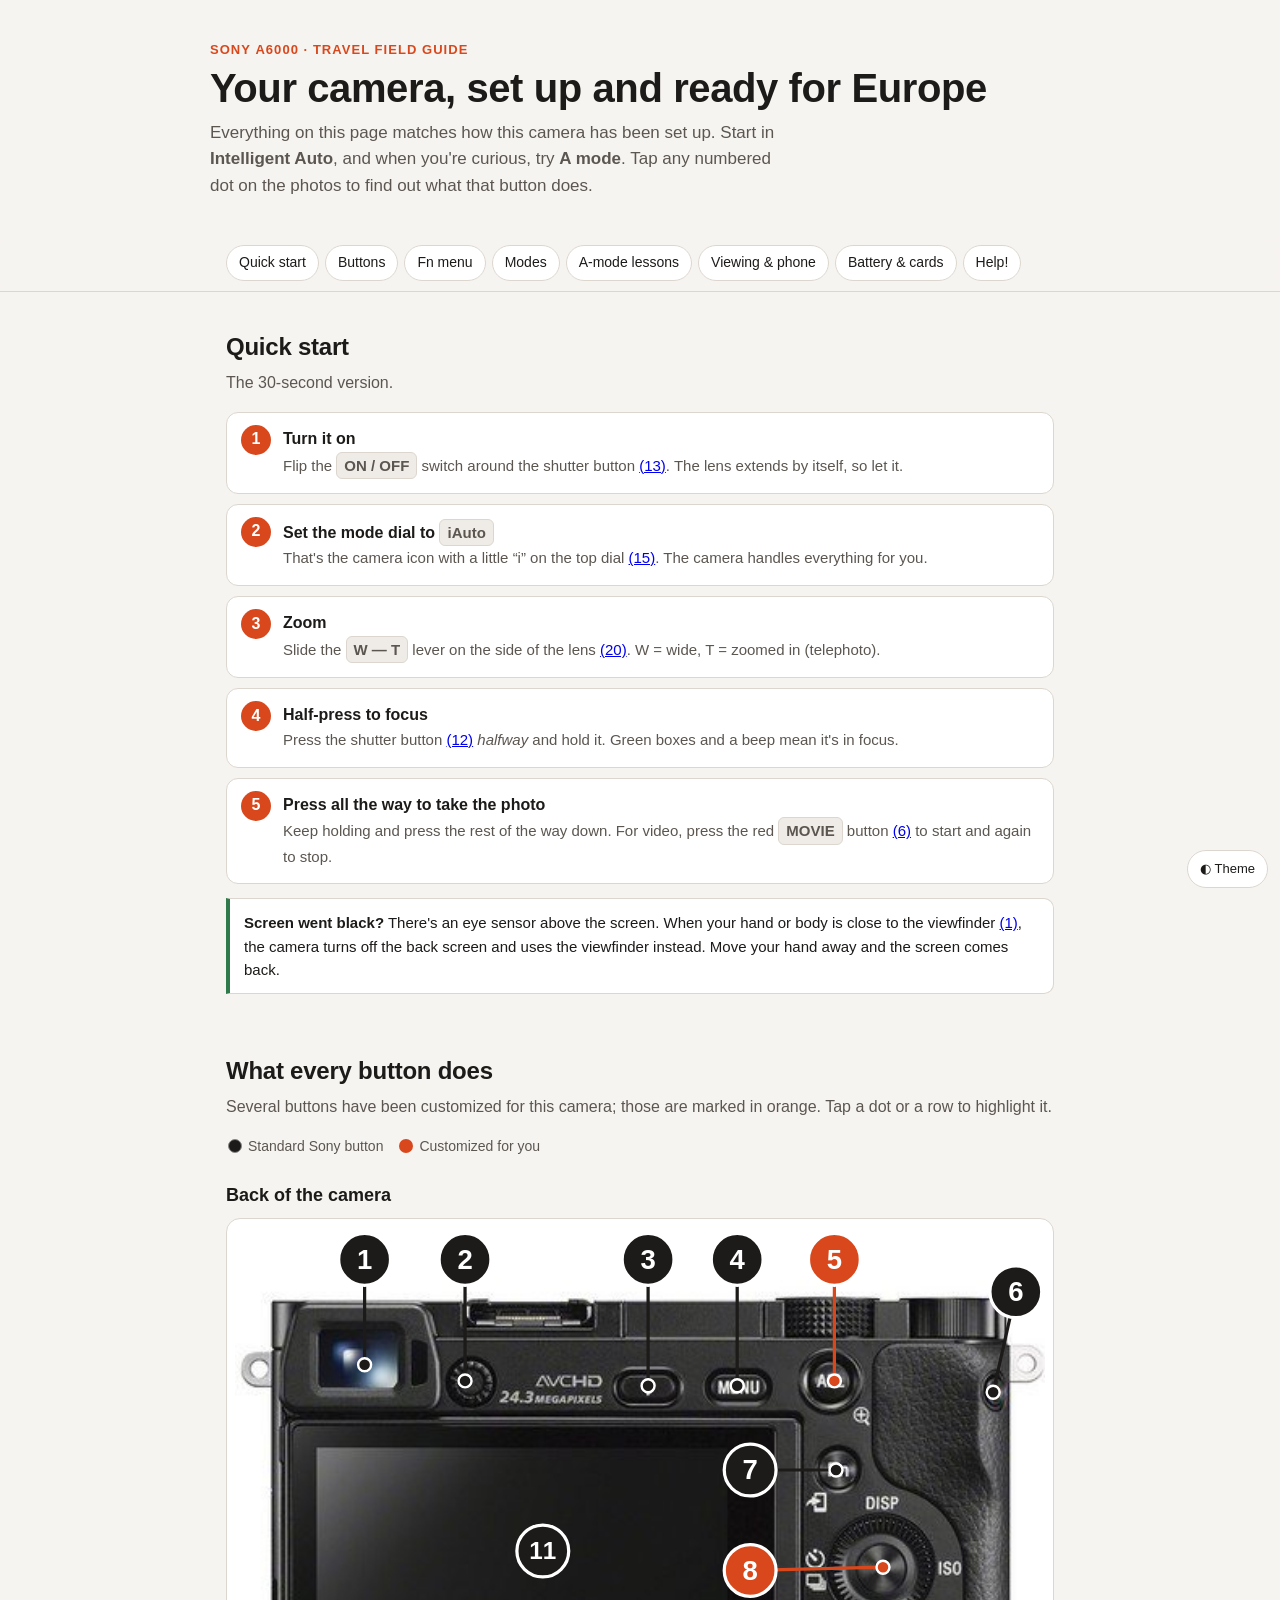
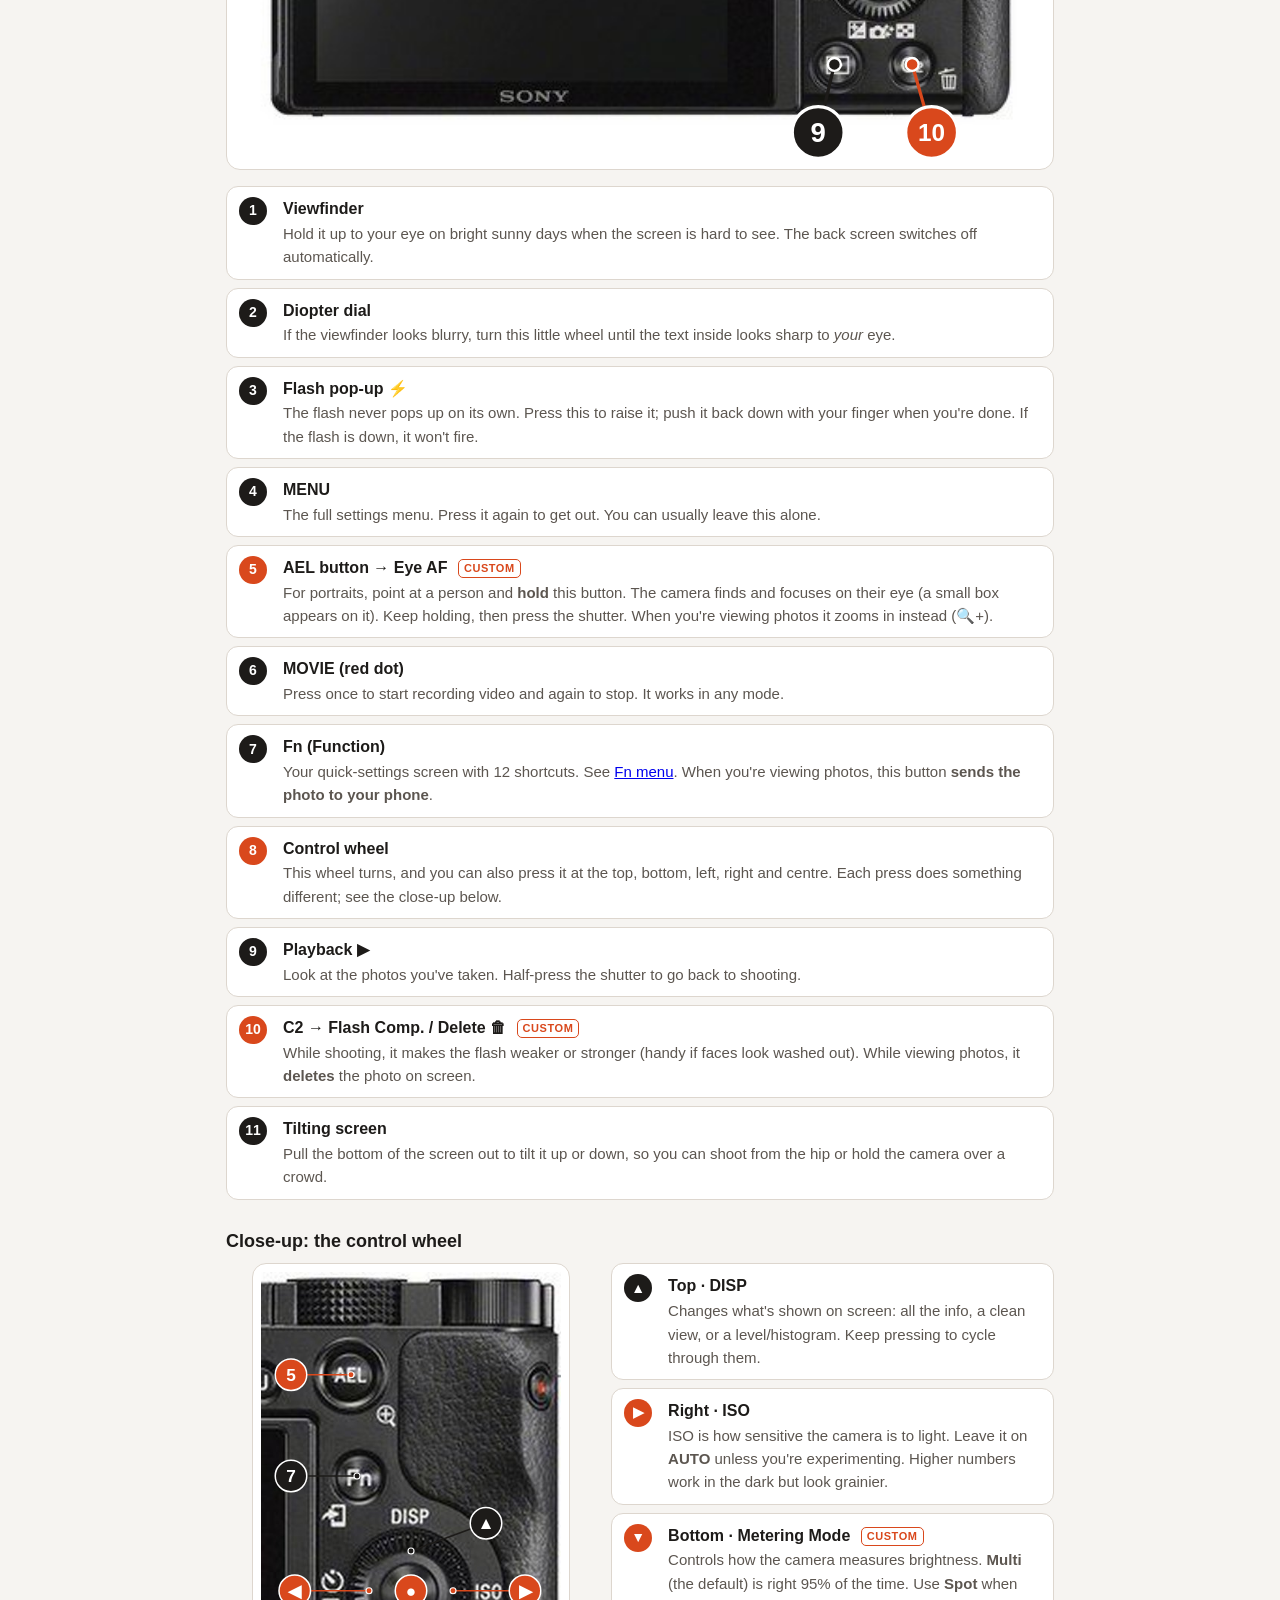
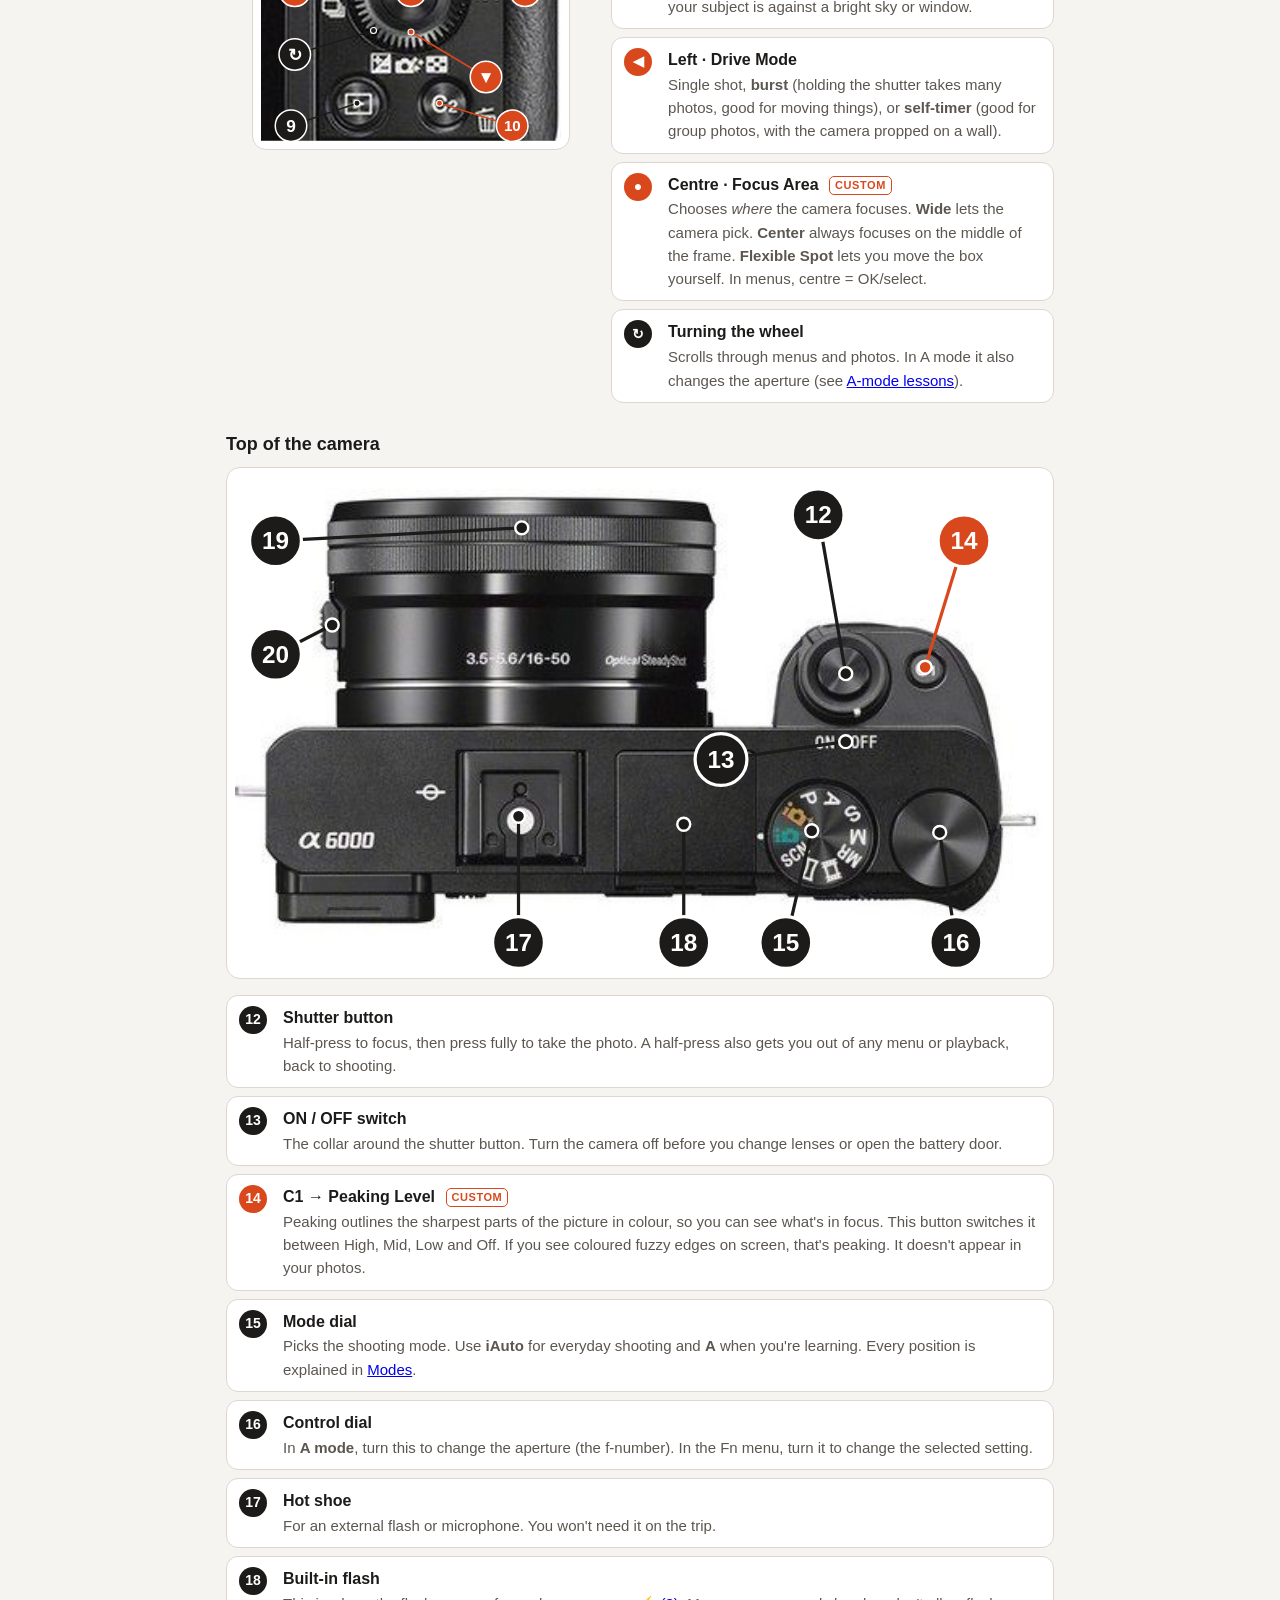
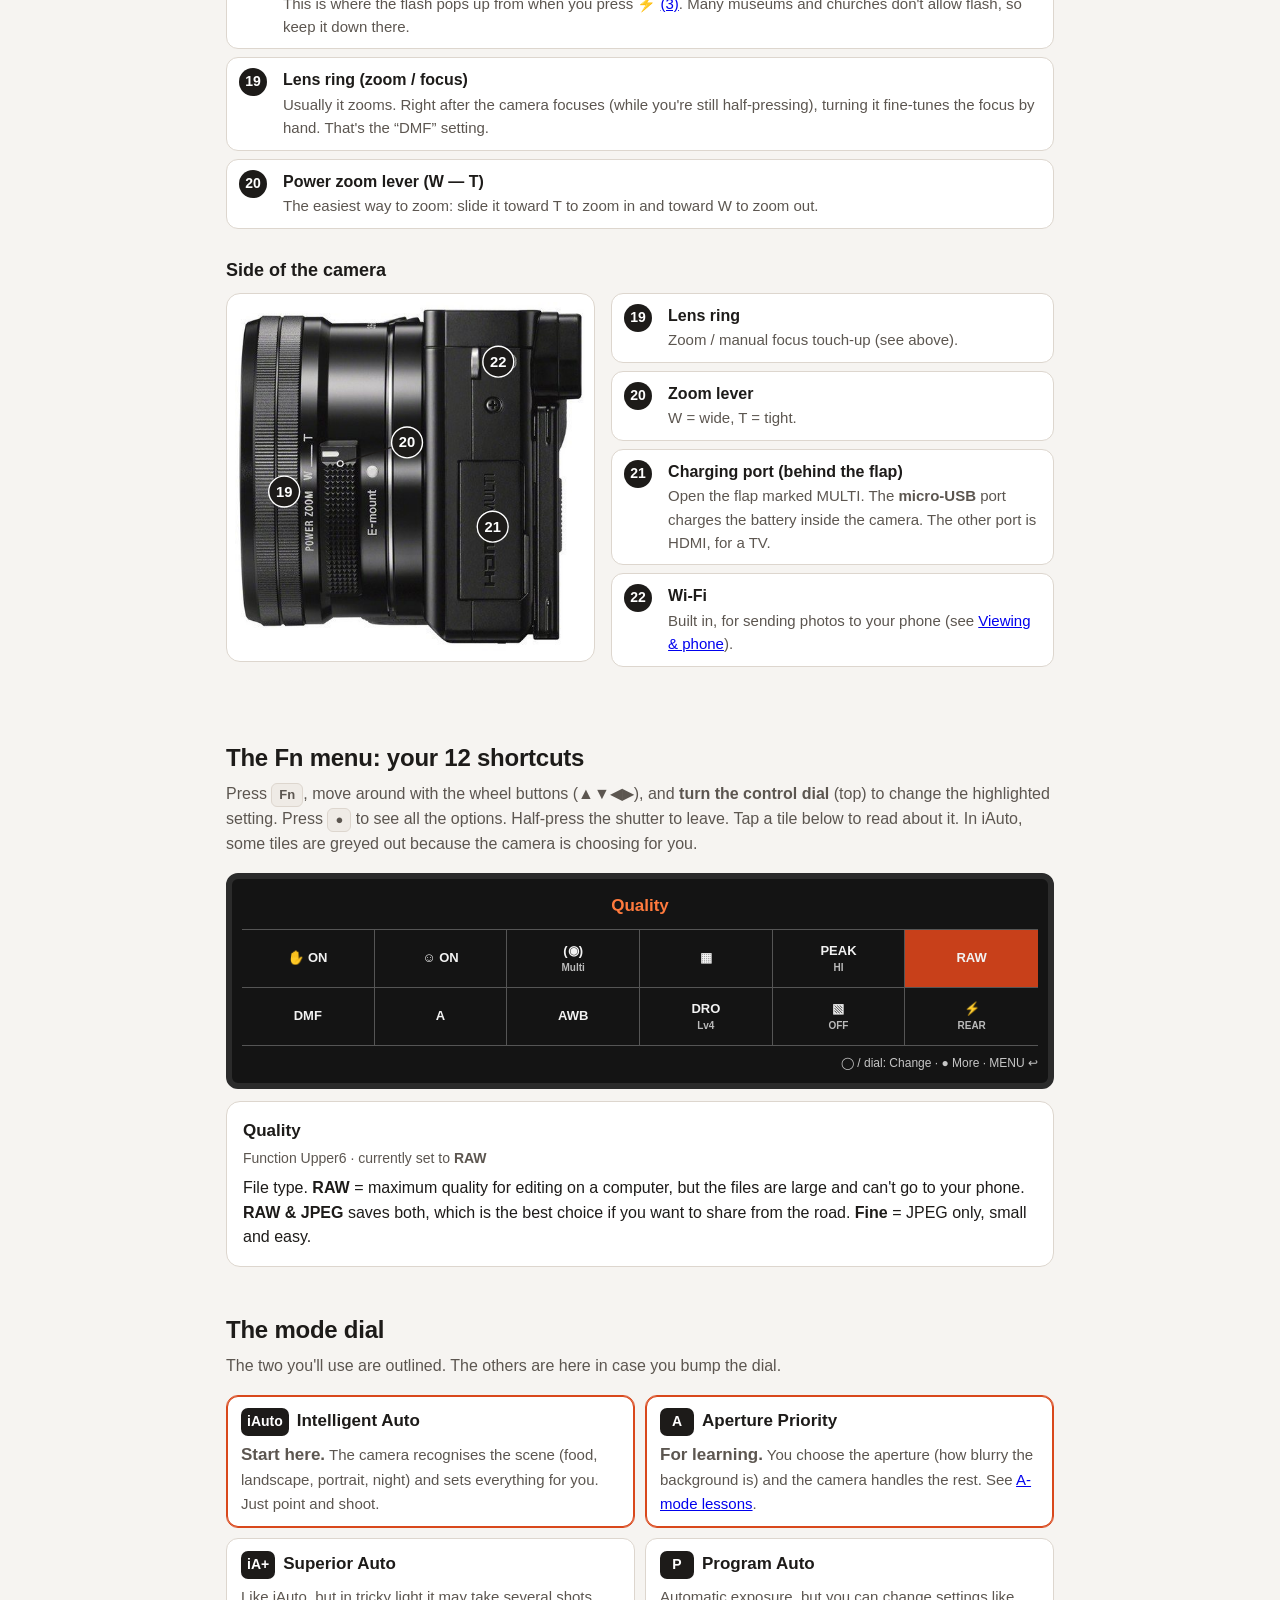
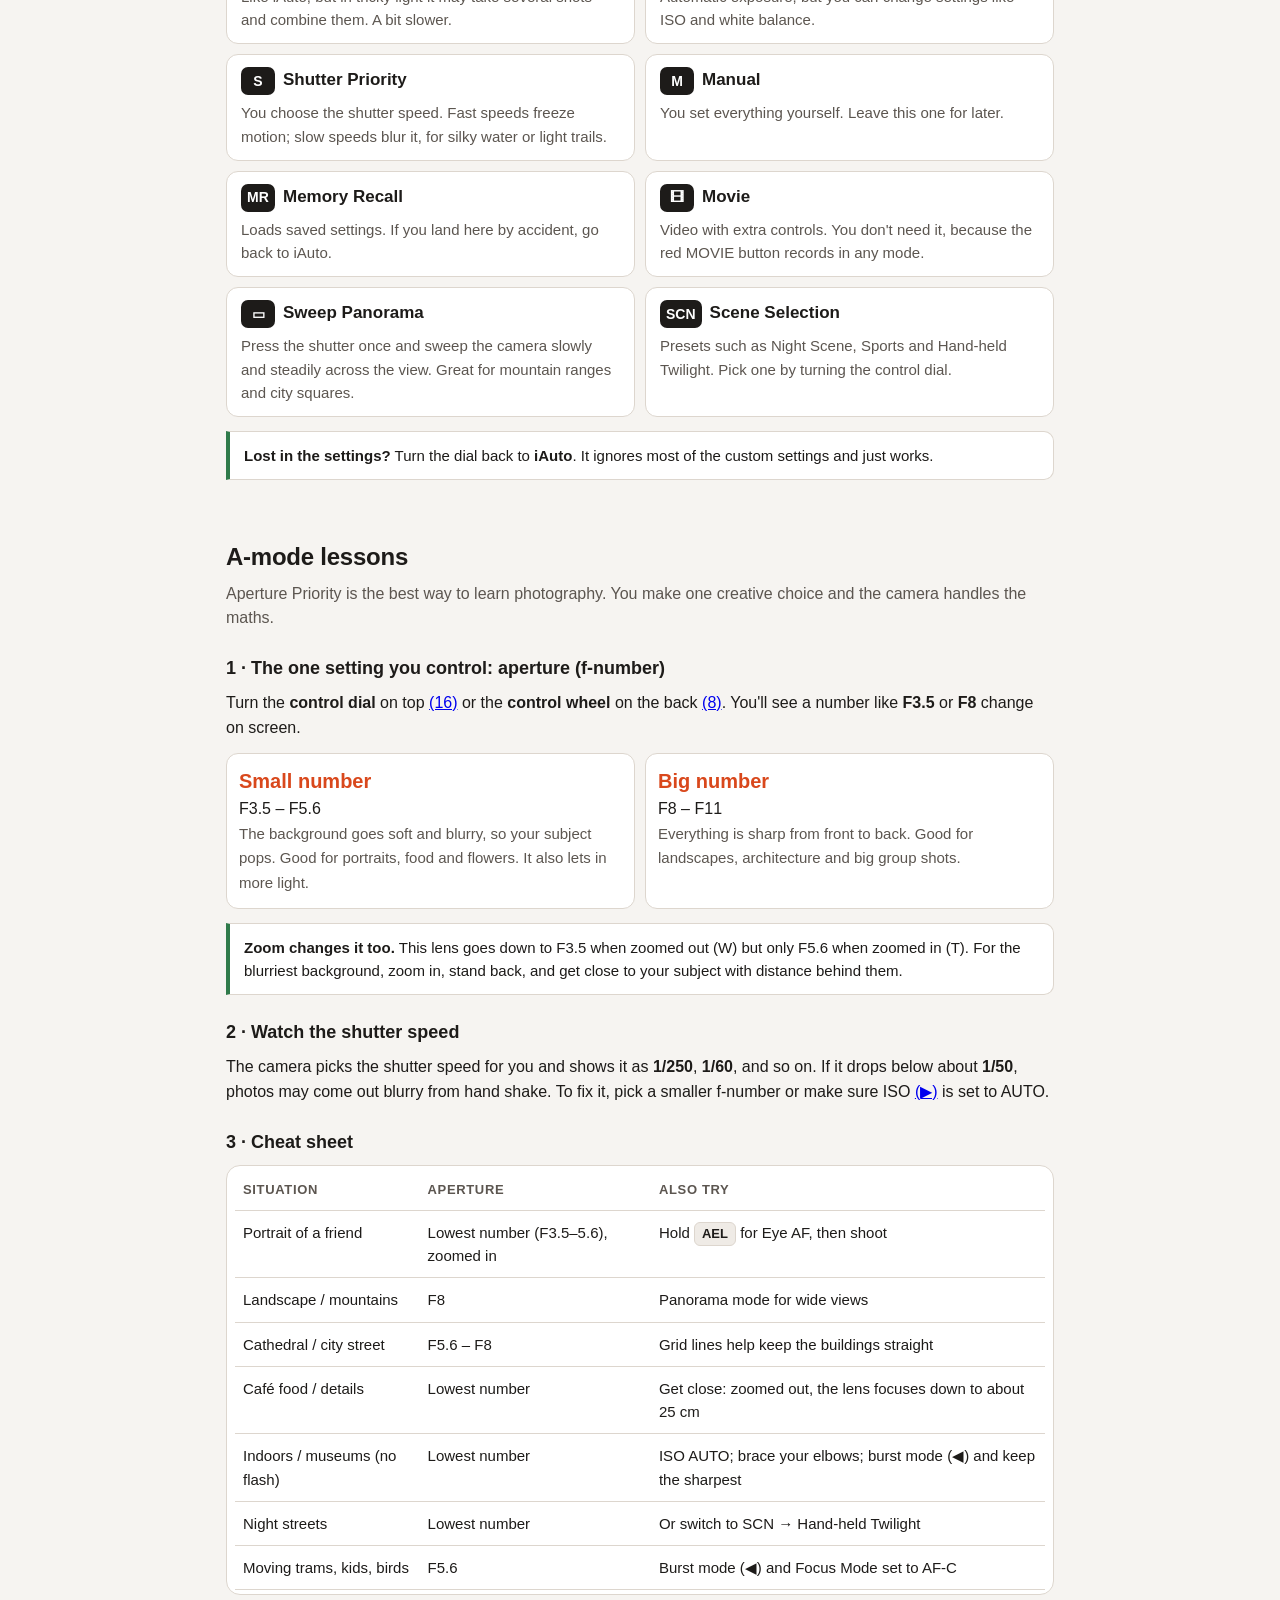
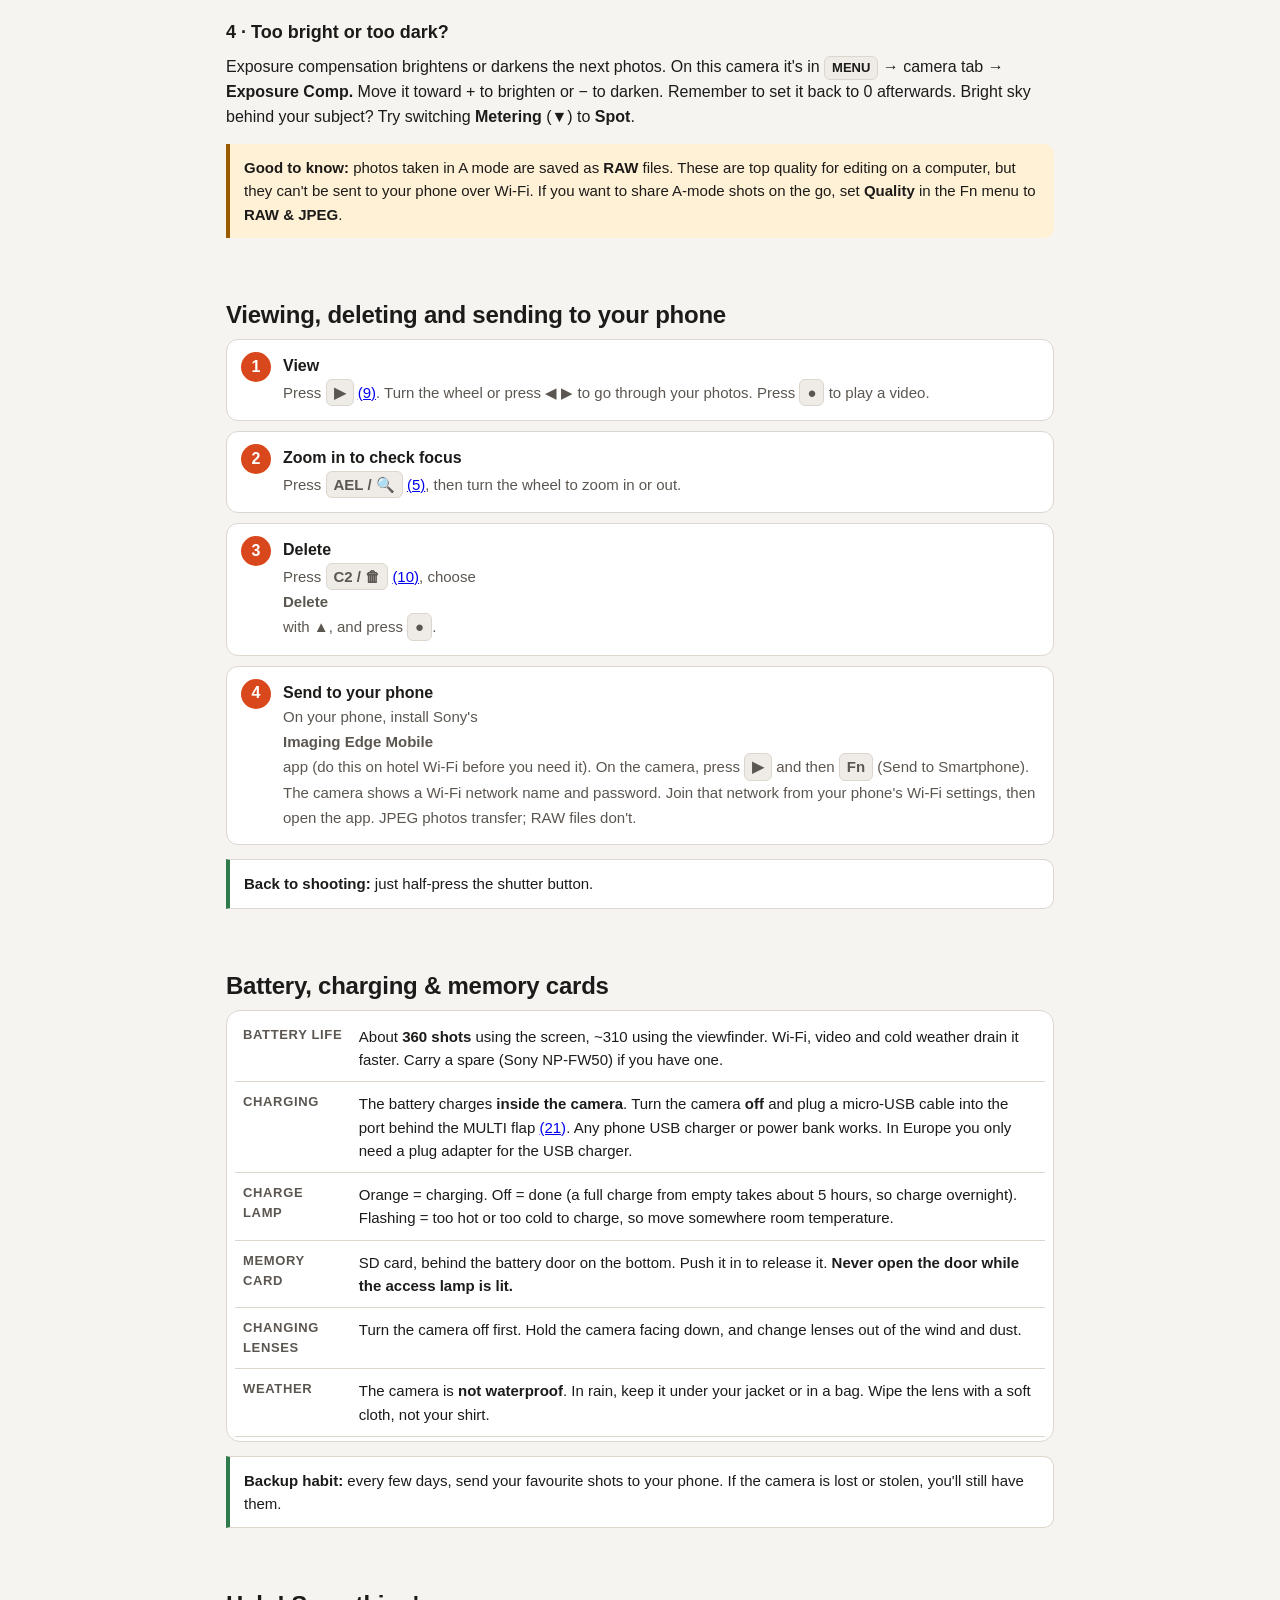
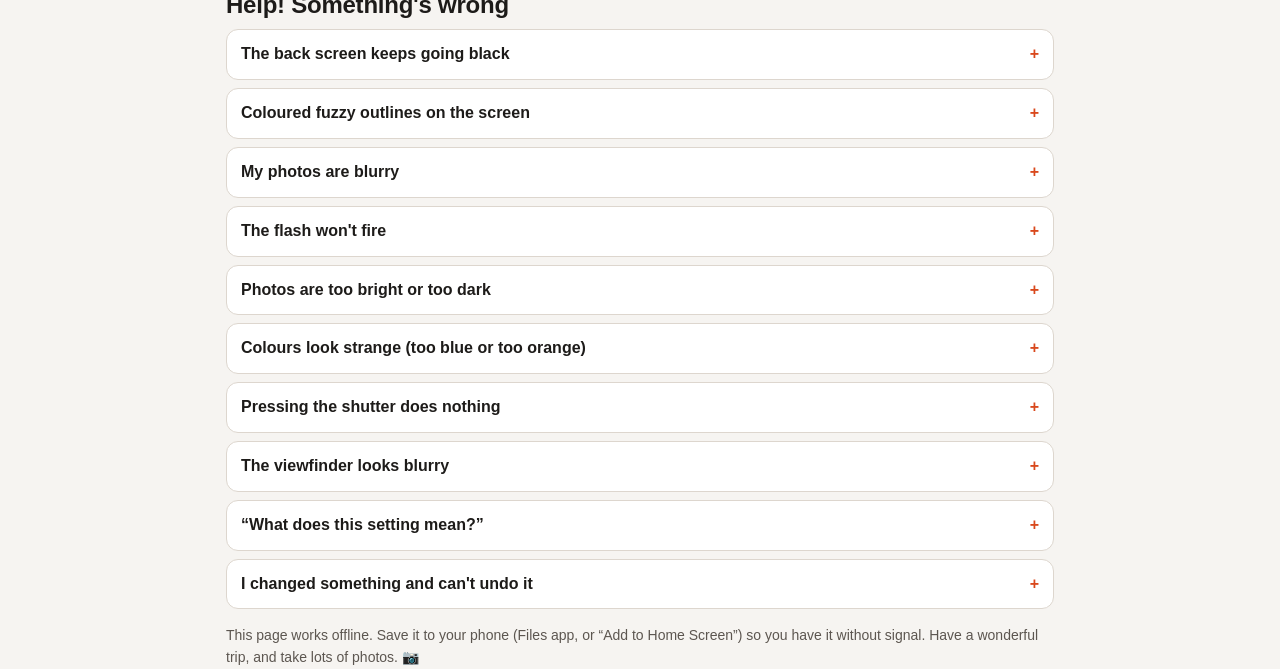
==== a6000-travel-guide.html @ 87402b35 "Add Sony a6000 travel field guide Co-Authored-By: Claude Opus 5.5 <noreply@anthropic.com> Claude-Ses" ====
<!doctype html>
<html lang="en">
<head>
<meta charset="utf-8">
<meta name="viewport" content="width=device-width, initial-scale=1">
<title>a6000 Travel Guide</title>
<style>
:root{
  --bg:#f6f4f1; --surface:#ffffff; --surface-2:#efebe6; --ink:#1d1b19; --ink-2:#5c5650; --line:#ddd6ce;
  --accent:#d9481c; --accent-ink:#ffffff; --accent-soft:#fbe3d9; --badge:#1d1b19; --badge-ink:#ffffff;
  --ok:#2f7a4a; --warn:#9a5b00; --warn-soft:#fff1d6; --screen:#141414; --screen-ink:#f2f2f2;
}
@media (prefers-color-scheme: dark){
  :root:not([data-theme="light"]){
    --bg:#151413; --surface:#1f1d1b; --surface-2:#2a2724; --ink:#f1ece6; --ink-2:#b4aca3; --line:#3a3632;
    --accent:#ff6a3a; --accent-ink:#1a0e08; --accent-soft:#3d2219; --badge:#f1ece6; --badge-ink:#151413;
    --ok:#7fd29d; --warn:#f2b24c; --warn-soft:#3a2c12; --screen:#0b0b0b; --screen-ink:#f2f2f2;
  }
}
:root[data-theme="dark"]{
  --bg:#151413; --surface:#1f1d1b; --surface-2:#2a2724; --ink:#f1ece6; --ink-2:#b4aca3; --line:#3a3632;
  --accent:#ff6a3a; --accent-ink:#1a0e08; --accent-soft:#3d2219; --badge:#f1ece6; --badge-ink:#151413;
  --ok:#7fd29d; --warn:#f2b24c; --warn-soft:#3a2c12; --screen:#0b0b0b; --screen-ink:#f2f2f2;
}
*{box-sizing:border-box}
html{scroll-behavior:smooth; scroll-padding-top:64px}
body{margin:0; background:var(--bg); color:var(--ink);
  font:16px/1.55 -apple-system,BlinkMacSystemFont,"Segoe UI",Roboto,"Helvetica Neue",Arial,sans-serif;
  -webkit-text-size-adjust:100%}
.wrap{max-width:860px; margin:0 auto; padding:0 16px}
header.hero{padding:40px 0 24px}
.eyebrow{font-size:13px; letter-spacing:.08em; text-transform:uppercase; color:var(--accent); font-weight:700}
h1{font-size:clamp(28px,6vw,40px); line-height:1.1; margin:6px 0 10px; letter-spacing:-.01em}
h2{font-size:24px; margin:0 0 6px; letter-spacing:-.01em}
h3{font-size:18px; margin:24px 0 8px}
p{margin:0 0 12px}
.lede{color:var(--ink-2); font-size:17px; max-width:60ch}
nav.toc{position:sticky; top:0; z-index:5; background:color-mix(in srgb,var(--bg) 92%,transparent);
  backdrop-filter:blur(8px); -webkit-backdrop-filter:blur(8px); border-bottom:1px solid var(--line)}
nav.toc .wrap{display:flex; gap:6px; overflow-x:auto; padding-top:10px; padding-bottom:10px; scrollbar-width:none}
nav.toc .wrap::-webkit-scrollbar{display:none}
nav.toc a{flex:none; text-decoration:none; color:var(--ink); background:var(--surface); border:1px solid var(--line);
  padding:6px 12px; border-radius:999px; font-size:14px; white-space:nowrap}
nav.toc a:hover{border-color:var(--accent)}
section{padding:36px 0 8px}
.sub{color:var(--ink-2); margin-bottom:16px}
.card{background:var(--surface); border:1px solid var(--line); border-radius:14px; padding:16px}
.steps{counter-reset:s; list-style:none; padding:0; margin:0; display:grid; gap:10px}
.steps li{counter-increment:s; position:relative; padding:14px 14px 14px 56px; background:var(--surface);
  border:1px solid var(--line); border-radius:12px}
.steps li::before{content:counter(s); position:absolute; left:14px; top:12px; width:30px; height:30px; border-radius:50%;
  background:var(--accent); color:var(--accent-ink); font-weight:800; display:grid; place-items:center}
.steps b{display:block}
.steps span{color:var(--ink-2); font-size:15px}
.key{display:inline-block; font-size:13px; font-weight:700; padding:1px 7px; border-radius:6px; border:1px solid var(--line);
  background:var(--surface-2); white-space:nowrap}
.note{border-left:4px solid var(--warn); background:var(--warn-soft); padding:12px 14px; border-radius:0 10px 10px 0; margin:14px 0; font-size:15px}
.tip{border-left:4px solid var(--ok); background:var(--surface); border-top:1px solid var(--line); border-right:1px solid var(--line);
  border-bottom:1px solid var(--line); padding:12px 14px; border-radius:0 10px 10px 0; margin:14px 0; font-size:15px}

/* camera diagrams */
.fig{background:#fff; border:1px solid var(--line); border-radius:14px; padding:8px; overflow:visible}
svg.cam{display:block; width:100%; height:auto; overflow:visible}
.mk line{stroke:var(--badge-line,#1d1b19); stroke-width:2}
.mk .dot{fill:#1d1b19; stroke:#fff; stroke-width:1.5}
.mk .badge{fill:#1d1b19; stroke:#fff; stroke-width:2}
.mk text{fill:#fff; font-weight:800; text-anchor:middle; dominant-baseline:central; font-family:inherit; pointer-events:none}
.mk.cust .badge, .mk.cust .dot{fill:#d9481c}
.mk.cust line{stroke:#d9481c}
.mk{cursor:pointer; outline:none}
.mk.on .badge{stroke:#ffd400; stroke-width:4}
.legend-key{display:flex; gap:16px; flex-wrap:wrap; font-size:14px; color:var(--ink-2); margin:10px 2px 4px}
.legend-key i{display:inline-block; width:14px; height:14px; border-radius:50%; vertical-align:-2px; margin-right:6px}
.diagram{display:grid; gap:16px; grid-template-columns:1fr; margin-bottom:28px}
@media (min-width:760px){ .diagram.two{grid-template-columns:5fr 6fr; align-items:start} }
.closewrap{max-width:340px; margin:0 auto}
ol.legend{list-style:none; padding:0; margin:0; display:grid; gap:8px}
ol.legend li{display:grid; grid-template-columns:34px 1fr; gap:10px; align-items:start; background:var(--surface);
  border:1px solid var(--line); border-radius:12px; padding:10px 12px; transition:background .2s, border-color .2s}
ol.legend li.on{border-color:var(--accent); background:var(--accent-soft)}
.n{width:28px; height:28px; border-radius:50%; background:var(--badge); color:var(--badge-ink); font-weight:800; font-size:14px;
  display:grid; place-items:center}
li.cust .n{background:var(--accent); color:#fff}
.lname{font-weight:700}
.tag{display:inline-block; font-size:11px; font-weight:800; letter-spacing:.05em; text-transform:uppercase; color:var(--accent);
  border:1px solid var(--accent); border-radius:5px; padding:0 5px; margin-left:6px; vertical-align:1px}
.ldesc{color:var(--ink-2); font-size:15px}

/* Fn screen replica */
.screen{background:var(--screen); color:var(--screen-ink); border-radius:12px; padding:14px 10px 10px; border:6px solid #2b2b2b;
  font-family:inherit}
.screen .ttl{color:#ff7a3d; font-weight:700; text-align:center; margin-bottom:10px; font-size:17px}
.fngrid{display:grid; grid-template-columns:repeat(6,1fr); border-top:1px solid #555}
.fngrid button{all:unset; box-sizing:border-box; cursor:pointer; text-align:center; padding:8px 2px; min-height:58px;
  border-right:1px solid #555; border-bottom:1px solid #555; display:flex; flex-direction:column; align-items:center; justify-content:center;
  font-weight:800; font-size:13px; line-height:1.1}
.fngrid button:nth-child(6n){border-right:0}
.fngrid button small{font-weight:600; font-size:10px; opacity:.75; margin-top:3px}
.fngrid button.sel{background:#c8401a}
.fngrid button:focus-visible{outline:2px solid #ffd400; outline-offset:-2px}
.screen .hint{font-size:12px; text-align:right; opacity:.8; margin-top:8px}
.fndetail{margin-top:12px; min-height:120px}
.fndetail h4{margin:0 0 4px; font-size:17px}
.fndetail .cur{font-size:14px; color:var(--ink-2); margin-bottom:6px}
table{width:100%; border-collapse:collapse; font-size:15px}
th,td{text-align:left; padding:10px 8px; border-bottom:1px solid var(--line); vertical-align:top}
th{font-size:13px; text-transform:uppercase; letter-spacing:.05em; color:var(--ink-2)}
.tablewrap{overflow-x:auto; background:var(--surface); border:1px solid var(--line); border-radius:14px; padding:4px 8px}
.modes{display:grid; gap:10px; grid-template-columns:1fr}
@media (min-width:640px){ .modes{grid-template-columns:1fr 1fr} }
.mode{background:var(--surface); border:1px solid var(--line); border-radius:12px; padding:12px 14px}
.mode.star{border-color:var(--accent); box-shadow:0 0 0 1px var(--accent) inset}
.mode b{font-size:17px}
.mode .sym{display:inline-grid; place-items:center; min-width:34px; height:28px; padding:0 6px; border-radius:7px; background:var(--badge);
  color:var(--badge-ink); font-weight:800; margin-right:8px; font-size:14px}
.mode p{margin:6px 0 0; color:var(--ink-2); font-size:15px}
.scale{display:grid; grid-template-columns:1fr 1fr; gap:10px; margin:12px 0}
.scale div{background:var(--surface); border:1px solid var(--line); border-radius:12px; padding:12px}
.scale b{font-size:20px; color:var(--accent)}
details{background:var(--surface); border:1px solid var(--line); border-radius:12px; margin-bottom:8px}
summary{cursor:pointer; padding:12px 14px; font-weight:700; list-style:none}
summary::-webkit-details-marker{display:none}
summary::after{content:"+"; float:right; color:var(--accent); font-weight:800}
details[open] summary::after{content:"–"}
details > div{padding:0 14px 12px; color:var(--ink-2); font-size:15px}
footer{padding:36px 0 60px; color:var(--ink-2); font-size:14px}
.themebtn{position:fixed; right:12px; bottom:12px; z-index:6; border:1px solid var(--line); background:var(--surface); color:var(--ink);
  border-radius:999px; padding:8px 12px; font:inherit; font-size:13px; cursor:pointer}
@media print{ nav.toc,.themebtn{display:none} section{break-inside:avoid-page} }
</style>
</head>
<body>

<header class="hero wrap">
  <div class="eyebrow">Sony α6000 · Travel field guide</div>
  <h1>Your camera, set up and ready for Europe</h1>
  <p class="lede">Everything on this page matches how this camera has been set up. Start in <b>Intelligent Auto</b>, and when you're curious, try <b>A mode</b>. Tap any numbered dot on the photos to find out what that button does.</p>
</header>

<nav class="toc" aria-label="Sections">
  <div class="wrap">
    <a href="#start">Quick start</a>
    <a href="#buttons">Buttons</a>
    <a href="#fn">Fn menu</a>
    <a href="#modes">Modes</a>
    <a href="#amode">A-mode lessons</a>
    <a href="#playback">Viewing &amp; phone</a>
    <a href="#battery">Battery &amp; cards</a>
    <a href="#help">Help!</a>
  </div>
</nav>

<main class="wrap">

<!-- QUICK START -->
<section id="start">
  <h2>Quick start</h2>
  <p class="sub">The 30-second version.</p>
  <ol class="steps">
    <li><b>Turn it on</b><span>Flip the <span class="key">ON / OFF</span> switch around the shutter button <a href="#buttons">(13)</a>. The lens extends by itself, so let it.</span></li>
    <li><b>Set the mode dial to <span class="key">iAuto</span></b><span>That's the camera icon with a little “i” on the top dial <a href="#buttons">(15)</a>. The camera handles everything for you.</span></li>
    <li><b>Zoom</b><span>Slide the <span class="key">W — T</span> lever on the side of the lens <a href="#buttons">(20)</a>. W = wide, T = zoomed in (telephoto).</span></li>
    <li><b>Half-press to focus</b><span>Press the shutter button <a href="#buttons">(12)</a> <em>halfway</em> and hold it. Green boxes and a beep mean it's in focus.</span></li>
    <li><b>Press all the way to take the photo</b><span>Keep holding and press the rest of the way down. For video, press the red <span class="key">MOVIE</span> button <a href="#buttons">(6)</a> to start and again to stop.</span></li>
  </ol>
  <div class="tip"><b>Screen went black?</b> There's an eye sensor above the screen. When your hand or body is close to the viewfinder <a href="#buttons">(1)</a>, the camera turns off the back screen and uses the viewfinder instead. Move your hand away and the screen comes back.</div>
</section>

<!-- BUTTONS -->
<section id="buttons">
  <h2>What every button does</h2>
  <p class="sub">Several buttons have been customized for this camera; those are marked in orange. Tap a dot or a row to highlight it.</p>
  <div class="legend-key"><span><i style="background:#1d1b19;border:1px solid #888"></i>Standard Sony button</span><span><i style="background:#d9481c"></i>Customized for you</span></div>

  <h3>Back of the camera</h3>
  <div class="diagram">
    <div class="fig"><svg class="cam" viewBox="0 0 500 330" role="img" aria-label="Back of the camera with numbered buttons"><image href="[data-uri]" width="500" height="330"/><g class="mk" data-key="k1" tabindex="0"><line x1="80" y1="85" x2="80" y2="20"/><circle class="dot" cx="80" cy="85" r="4"/><circle class="badge" cx="80" cy="20" r="16"/><text x="80" y="20" font-size="17">1</text></g><g class="mk" data-key="k2" tabindex="0"><line x1="142" y1="95" x2="142" y2="20"/><circle class="dot" cx="142" cy="95" r="4"/><circle class="badge" cx="142" cy="20" r="16"/><text x="142" y="20" font-size="17">2</text></g><g class="mk" data-key="k3" tabindex="0"><line x1="255" y1="98" x2="255" y2="20"/><circle class="dot" cx="255" cy="98" r="4"/><circle class="badge" cx="255" cy="20" r="16"/><text x="255" y="20" font-size="17">3</text></g><g class="mk" data-key="k4" tabindex="0"><line x1="310" y1="98" x2="310" y2="20"/><circle class="dot" cx="310" cy="98" r="4"/><circle class="badge" cx="310" cy="20" r="16"/><text x="310" y="20" font-size="17">4</text></g><g class="mk cust" data-key="k5" tabindex="0"><line x1="370" y1="95" x2="370" y2="20"/><circle class="dot" cx="370" cy="95" r="4"/><circle class="badge" cx="370" cy="20" r="16"/><text x="370" y="20" font-size="17">5</text></g><g class="mk" data-key="k6" tabindex="0"><line x1="468" y1="102" x2="482" y2="40"/><circle class="dot" cx="468" cy="102" r="4"/><circle class="badge" cx="482" cy="40" r="16"/><text x="482" y="40" font-size="17">6</text></g><g class="mk" data-key="k7" tabindex="0"><line x1="371" y1="150" x2="318" y2="150"/><circle class="dot" cx="371" cy="150" r="4"/><circle class="badge" cx="318" cy="150" r="16"/><text x="318" y="150" font-size="17">7</text></g><g class="mk cust" data-key="k8" tabindex="0"><line x1="400" y1="210" x2="318" y2="212"/><circle class="dot" cx="400" cy="210" r="4"/><circle class="badge" cx="318" cy="212" r="16"/><text x="318" y="212" font-size="17">8</text></g><g class="mk" data-key="k9" tabindex="0"><line x1="370" y1="270" x2="360" y2="312"/><circle class="dot" cx="370" cy="270" r="4"/><circle class="badge" cx="360" cy="312" r="16"/><text x="360" y="312" font-size="17">9</text></g><g class="mk cust" data-key="k10" tabindex="0"><line x1="418" y1="270" x2="430" y2="312"/><circle class="dot" cx="418" cy="270" r="4"/><circle class="badge" cx="430" cy="312" r="16"/><text x="430" y="312" font-size="15">10</text></g><g class="mk" data-key="k11" tabindex="0"><circle class="badge" cx="190" cy="200" r="16"/><text x="190" y="200" font-size="15">11</text></g></svg></div>
    <ol class="legend">
      <li data-key="k1"><span class="n">1</span><div><div class="lname">Viewfinder</div><div class="ldesc">Hold it up to your eye on bright sunny days when the screen is hard to see. The back screen switches off automatically.</div></div></li>
      <li data-key="k2"><span class="n">2</span><div><div class="lname">Diopter dial</div><div class="ldesc">If the viewfinder looks blurry, turn this little wheel until the text inside looks sharp to <em>your</em> eye.</div></div></li>
      <li data-key="k3"><span class="n">3</span><div><div class="lname">Flash pop-up ⚡</div><div class="ldesc">The flash never pops up on its own. Press this to raise it; push it back down with your finger when you're done. If the flash is down, it won't fire.</div></div></li>
      <li data-key="k4"><span class="n">4</span><div><div class="lname">MENU</div><div class="ldesc">The full settings menu. Press it again to get out. You can usually leave this alone.</div></div></li>
      <li data-key="k5" class="cust"><span class="n">5</span><div><div class="lname">AEL button → Eye AF <span class="tag">custom</span></div><div class="ldesc">For portraits, point at a person and <b>hold</b> this button. The camera finds and focuses on their eye (a small box appears on it). Keep holding, then press the shutter. When you're viewing photos it zooms in instead (🔍+).</div></div></li>
      <li data-key="k6"><span class="n">6</span><div><div class="lname">MOVIE (red dot)</div><div class="ldesc">Press once to start recording video and again to stop. It works in any mode.</div></div></li>
      <li data-key="k7"><span class="n">7</span><div><div class="lname">Fn (Function)</div><div class="ldesc">Your quick-settings screen with 12 shortcuts. See <a href="#fn">Fn menu</a>. When you're viewing photos, this button <b>sends the photo to your phone</b>.</div></div></li>
      <li data-key="k8" class="cust"><span class="n">8</span><div><div class="lname">Control wheel</div><div class="ldesc">This wheel turns, and you can also press it at the top, bottom, left, right and centre. Each press does something different; see the close-up below.</div></div></li>
      <li data-key="k9"><span class="n">9</span><div><div class="lname">Playback ▶</div><div class="ldesc">Look at the photos you've taken. Half-press the shutter to go back to shooting.</div></div></li>
      <li data-key="k10" class="cust"><span class="n">10</span><div><div class="lname">C2 → Flash Comp. / Delete 🗑 <span class="tag">custom</span></div><div class="ldesc">While shooting, it makes the flash weaker or stronger (handy if faces look washed out). While viewing photos, it <b>deletes</b> the photo on screen.</div></div></li>
      <li data-key="k11"><span class="n">11</span><div><div class="lname">Tilting screen</div><div class="ldesc">Pull the bottom of the screen out to tilt it up or down, so you can shoot from the hip or hold the camera over a crowd.</div></div></li>
    </ol>
  </div>

  <h3>Close-up: the control wheel</h3>
  <div class="diagram two">
    <div class="fig closewrap"><svg class="cam" viewBox="0 0 400 625" role="img" aria-label="Close-up of the buttons beside the screen"><image href="[data-uri]" width="400" height="625"/><g class="mk cust" data-key="k5" tabindex="0"><line x1="120" y1="137" x2="40" y2="137"/><circle class="dot" cx="120" cy="137" r="4"/><circle class="badge" cx="40" cy="137" r="21"/><text x="40" y="137" font-size="23">5</text></g><g class="mk" data-key="k7" tabindex="0"><line x1="128" y1="272" x2="40" y2="272"/><circle class="dot" cx="128" cy="272" r="4"/><circle class="badge" cx="40" cy="272" r="21"/><text x="40" y="272" font-size="23">7</text></g><g class="mk" data-key="kup" tabindex="0"><line x1="200" y1="372" x2="300" y2="335"/><circle class="dot" cx="200" cy="372" r="4"/><circle class="badge" cx="300" cy="335" r="21"/><text x="300" y="335" font-size="23">▲</text></g><g class="mk cust" data-key="kright" tabindex="0"><line x1="256" y1="425" x2="352" y2="425"/><circle class="dot" cx="256" cy="425" r="4"/><circle class="badge" cx="352" cy="425" r="21"/><text x="352" y="425" font-size="23">▶</text></g><g class="mk cust" data-key="kdown" tabindex="0"><line x1="200" y1="480" x2="300" y2="540"/><circle class="dot" cx="200" cy="480" r="4"/><circle class="badge" cx="300" cy="540" r="21"/><text x="300" y="540" font-size="23">▼</text></g><g class="mk cust" data-key="kleft" tabindex="0"><line x1="144" y1="425" x2="45" y2="425"/><circle class="dot" cx="144" cy="425" r="4"/><circle class="badge" cx="45" cy="425" r="21"/><text x="45" y="425" font-size="23">◀</text></g><g class="mk cust" data-key="kcenter" tabindex="0"><circle class="badge" cx="200" cy="425" r="21"/><text x="200" y="425" font-size="23">●</text></g><g class="mk" data-key="kring" tabindex="0"><line x1="150" y1="478" x2="45" y2="510"/><circle class="dot" cx="150" cy="478" r="4"/><circle class="badge" cx="45" cy="510" r="21"/><text x="45" y="510" font-size="23">↻</text></g><g class="mk" data-key="k9" tabindex="0"><line x1="128" y1="575" x2="40" y2="605"/><circle class="dot" cx="128" cy="575" r="4"/><circle class="badge" cx="40" cy="605" r="21"/><text x="40" y="605" font-size="23">9</text></g><g class="mk cust" data-key="k10" tabindex="0"><line x1="238" y1="575" x2="335" y2="605"/><circle class="dot" cx="238" cy="575" r="4"/><circle class="badge" cx="335" cy="605" r="21"/><text x="335" y="605" font-size="20">10</text></g></svg></div>
    <ol class="legend">
      <li data-key="kup"><span class="n">▲</span><div><div class="lname">Top · DISP</div><div class="ldesc">Changes what's shown on screen: all the info, a clean view, or a level/histogram. Keep pressing to cycle through them.</div></div></li>
      <li data-key="kright" class="cust"><span class="n">▶</span><div><div class="lname">Right · ISO</div><div class="ldesc">ISO is how sensitive the camera is to light. Leave it on <b>AUTO</b> unless you're experimenting. Higher numbers work in the dark but look grainier.</div></div></li>
      <li data-key="kdown" class="cust"><span class="n">▼</span><div><div class="lname">Bottom · Metering Mode <span class="tag">custom</span></div><div class="ldesc">Controls how the camera measures brightness. <b>Multi</b> (the default) is right 95% of the time. Use <b>Spot</b> when your subject is against a bright sky or window.</div></div></li>
      <li data-key="kleft" class="cust"><span class="n">◀</span><div><div class="lname">Left · Drive Mode</div><div class="ldesc">Single shot, <b>burst</b> (holding the shutter takes many photos, good for moving things), or <b>self-timer</b> (good for group photos, with the camera propped on a wall).</div></div></li>
      <li data-key="kcenter" class="cust"><span class="n">●</span><div><div class="lname">Centre · Focus Area <span class="tag">custom</span></div><div class="ldesc">Chooses <em>where</em> the camera focuses. <b>Wide</b> lets the camera pick. <b>Center</b> always focuses on the middle of the frame. <b>Flexible Spot</b> lets you move the box yourself. In menus, centre = OK/select.</div></div></li>
      <li data-key="kring"><span class="n">↻</span><div><div class="lname">Turning the wheel</div><div class="ldesc">Scrolls through menus and photos. In A mode it also changes the aperture (see <a href="#amode">A-mode lessons</a>).</div></div></li>
    </ol>
  </div>

  <h3>Top of the camera</h3>
  <div class="diagram">
    <div class="fig"><svg class="cam" viewBox="0 0 500 305" role="img" aria-label="Top of the camera with numbered controls"><image href="[data-uri]" width="500" height="305"/><g class="mk" data-key="k12" tabindex="0"><line x1="377" y1="122" x2="360" y2="24"/><circle class="dot" cx="377" cy="122" r="4"/><circle class="badge" cx="360" cy="24" r="16"/><text x="360" y="24" font-size="15">12</text></g><g class="mk" data-key="k13" tabindex="0"><line x1="377" y1="164" x2="300" y2="175"/><circle class="dot" cx="377" cy="164" r="4"/><circle class="badge" cx="300" cy="175" r="16"/><text x="300" y="175" font-size="15">13</text></g><g class="mk cust" data-key="k14" tabindex="0"><line x1="426" y1="118" x2="450" y2="40"/><circle class="dot" cx="426" cy="118" r="4"/><circle class="badge" cx="450" cy="40" r="16"/><text x="450" y="40" font-size="15">14</text></g><g class="mk" data-key="k15" tabindex="0"><line x1="356" y1="219" x2="340" y2="288"/><circle class="dot" cx="356" cy="219" r="4"/><circle class="badge" cx="340" cy="288" r="16"/><text x="340" y="288" font-size="15">15</text></g><g class="mk" data-key="k16" tabindex="0"><line x1="435" y1="220" x2="445" y2="288"/><circle class="dot" cx="435" cy="220" r="4"/><circle class="badge" cx="445" cy="288" r="16"/><text x="445" y="288" font-size="15">16</text></g><g class="mk" data-key="k17" tabindex="0"><line x1="175" y1="210" x2="175" y2="288"/><circle class="dot" cx="175" cy="210" r="4"/><circle class="badge" cx="175" cy="288" r="16"/><text x="175" y="288" font-size="15">17</text></g><g class="mk" data-key="k18" tabindex="0"><line x1="277" y1="215" x2="277" y2="288"/><circle class="dot" cx="277" cy="215" r="4"/><circle class="badge" cx="277" cy="288" r="16"/><text x="277" y="288" font-size="15">18</text></g><g class="mk" data-key="k19" tabindex="0"><line x1="177" y1="32" x2="25" y2="40"/><circle class="dot" cx="177" cy="32" r="4"/><circle class="badge" cx="25" cy="40" r="16"/><text x="25" y="40" font-size="15">19</text></g><g class="mk" data-key="k20" tabindex="0"><line x1="60" y1="92" x2="25" y2="110"/><circle class="dot" cx="60" cy="92" r="4"/><circle class="badge" cx="25" cy="110" r="16"/><text x="25" y="110" font-size="15">20</text></g></svg></div>
    <ol class="legend">
      <li data-key="k12"><span class="n">12</span><div><div class="lname">Shutter button</div><div class="ldesc">Half-press to focus, then press fully to take the photo. A half-press also gets you out of any menu or playback, back to shooting.</div></div></li>
      <li data-key="k13"><span class="n">13</span><div><div class="lname">ON / OFF switch</div><div class="ldesc">The collar around the shutter button. Turn the camera off before you change lenses or open the battery door.</div></div></li>
      <li data-key="k14" class="cust"><span class="n">14</span><div><div class="lname">C1 → Peaking Level <span class="tag">custom</span></div><div class="ldesc">Peaking outlines the sharpest parts of the picture in colour, so you can see what's in focus. This button switches it between High, Mid, Low and Off. If you see coloured fuzzy edges on screen, that's peaking. It doesn't appear in your photos.</div></div></li>
      <li data-key="k15"><span class="n">15</span><div><div class="lname">Mode dial</div><div class="ldesc">Picks the shooting mode. Use <b>iAuto</b> for everyday shooting and <b>A</b> when you're learning. Every position is explained in <a href="#modes">Modes</a>.</div></div></li>
      <li data-key="k16"><span class="n">16</span><div><div class="lname">Control dial</div><div class="ldesc">In <b>A mode</b>, turn this to change the aperture (the f-number). In the Fn menu, turn it to change the selected setting.</div></div></li>
      <li data-key="k17"><span class="n">17</span><div><div class="lname">Hot shoe</div><div class="ldesc">For an external flash or microphone. You won't need it on the trip.</div></div></li>
      <li data-key="k18"><span class="n">18</span><div><div class="lname">Built-in flash</div><div class="ldesc">This is where the flash pops up from when you press ⚡ <a href="#buttons">(3)</a>. Many museums and churches don't allow flash, so keep it down there.</div></div></li>
      <li data-key="k19"><span class="n">19</span><div><div class="lname">Lens ring (zoom / focus)</div><div class="ldesc">Usually it zooms. Right after the camera focuses (while you're still half-pressing), turning it fine-tunes the focus by hand. That's the “DMF” setting.</div></div></li>
      <li data-key="k20"><span class="n">20</span><div><div class="lname">Power zoom lever (W — T)</div><div class="ldesc">The easiest way to zoom: slide it toward T to zoom in and toward W to zoom out.</div></div></li>
    </ol>
  </div>

  <h3>Side of the camera</h3>
  <div class="diagram two">
    <div class="fig"><svg class="cam" viewBox="0 0 500 500" role="img" aria-label="Side of the camera with lens and ports"><image href="[data-uri]" width="500" height="500"/><g class="mk" data-key="k19" tabindex="0"><circle class="badge" cx="70" cy="270" r="22"/><text x="70" y="270" font-size="21">19</text></g><g class="mk" data-key="k20" tabindex="0"><line x1="150" y1="230" x2="245" y2="200"/><circle class="dot" cx="150" cy="230" r="4"/><circle class="badge" cx="245" cy="200" r="22"/><text x="245" y="200" font-size="21">20</text></g><g class="mk" data-key="k21" tabindex="0"><circle class="badge" cx="367" cy="320" r="22"/><text x="367" y="320" font-size="21">21</text></g><g class="mk" data-key="k22" tabindex="0"><circle class="badge" cx="375" cy="85" r="22"/><text x="375" y="85" font-size="21">22</text></g></svg></div>
    <ol class="legend">
      <li data-key="k19"><span class="n">19</span><div><div class="lname">Lens ring</div><div class="ldesc">Zoom / manual focus touch-up (see above).</div></div></li>
      <li data-key="k20"><span class="n">20</span><div><div class="lname">Zoom lever</div><div class="ldesc">W = wide, T = tight.</div></div></li>
      <li data-key="k21"><span class="n">21</span><div><div class="lname">Charging port (behind the flap)</div><div class="ldesc">Open the flap marked MULTI. The <b>micro-USB</b> port charges the battery inside the camera. The other port is HDMI, for a TV.</div></div></li>
      <li data-key="k22"><span class="n">22</span><div><div class="lname">Wi-Fi</div><div class="ldesc">Built in, for sending photos to your phone (see <a href="#playback">Viewing &amp; phone</a>).</div></div></li>
    </ol>
  </div>
</section>

<!-- FN MENU -->
<section id="fn">
  <h2>The Fn menu: your 12 shortcuts</h2>
  <p class="sub">Press <span class="key">Fn</span>, move around with the wheel buttons (▲▼◀▶), and <b>turn the control dial</b> (top) to change the highlighted setting. Press <span class="key">●</span> to see all the options. Half-press the shutter to leave. Tap a tile below to read about it. In iAuto, some tiles are greyed out because the camera is choosing for you.</p>
  <div class="screen" role="group" aria-label="Fn menu as it looks on the camera">
    <div class="ttl" id="fnTitle">Quality</div>
    <div class="fngrid" id="fngrid"></div>
    <div class="hint">◯ / dial: Change · ● More · MENU ↩</div>
  </div>
  <div class="card fndetail" id="fndetail" aria-live="polite"></div>
</section>

<!-- MODES -->
<section id="modes">
  <h2>The mode dial</h2>
  <p class="sub">The two you'll use are outlined. The others are here in case you bump the dial.</p>
  <div class="modes">
    <div class="mode star"><span class="sym">iAuto</span><b>Intelligent Auto</b><p><b>Start here.</b> The camera recognises the scene (food, landscape, portrait, night) and sets everything for you. Just point and shoot.</p></div>
    <div class="mode star"><span class="sym">A</span><b>Aperture Priority</b><p><b>For learning.</b> You choose the aperture (how blurry the background is) and the camera handles the rest. See <a href="#amode">A-mode lessons</a>.</p></div>
    <div class="mode"><span class="sym">iA+</span><b>Superior Auto</b><p>Like iAuto, but in tricky light it may take several shots and combine them. A bit slower.</p></div>
    <div class="mode"><span class="sym">P</span><b>Program Auto</b><p>Automatic exposure, but you can change settings like ISO and white balance.</p></div>
    <div class="mode"><span class="sym">S</span><b>Shutter Priority</b><p>You choose the shutter speed. Fast speeds freeze motion; slow speeds blur it, for silky water or light trails.</p></div>
    <div class="mode"><span class="sym">M</span><b>Manual</b><p>You set everything yourself. Leave this one for later.</p></div>
    <div class="mode"><span class="sym">MR</span><b>Memory Recall</b><p>Loads saved settings. If you land here by accident, go back to iAuto.</p></div>
    <div class="mode"><span class="sym">🎞</span><b>Movie</b><p>Video with extra controls. You don't need it, because the red MOVIE button records in any mode.</p></div>
    <div class="mode"><span class="sym">▭</span><b>Sweep Panorama</b><p>Press the shutter once and sweep the camera slowly and steadily across the view. Great for mountain ranges and city squares.</p></div>
    <div class="mode"><span class="sym">SCN</span><b>Scene Selection</b><p>Presets such as Night Scene, Sports and Hand-held Twilight. Pick one by turning the control dial.</p></div>
  </div>
  <div class="tip"><b>Lost in the settings?</b> Turn the dial back to <b>iAuto</b>. It ignores most of the custom settings and just works.</div>
</section>

<!-- A MODE -->
<section id="amode">
  <h2>A-mode lessons</h2>
  <p class="sub">Aperture Priority is the best way to learn photography. You make one creative choice and the camera handles the maths.</p>

  <h3>1 · The one setting you control: aperture (f-number)</h3>
  <p>Turn the <b>control dial</b> on top <a href="#buttons">(16)</a> or the <b>control wheel</b> on the back <a href="#buttons">(8)</a>. You'll see a number like <b>F3.5</b> or <b>F8</b> change on screen.</p>
  <div class="scale">
    <div><b>Small number</b><br>F3.5 – F5.6<br><span class="ldesc">The background goes soft and blurry, so your subject pops. Good for portraits, food and flowers. It also lets in more light.</span></div>
    <div><b>Big number</b><br>F8 – F11<br><span class="ldesc">Everything is sharp from front to back. Good for landscapes, architecture and big group shots.</span></div>
  </div>
  <div class="tip"><b>Zoom changes it too.</b> This lens goes down to F3.5 when zoomed out (W) but only F5.6 when zoomed in (T). For the blurriest background, zoom in, stand back, and get close to your subject with distance behind them.</div>

  <h3>2 · Watch the shutter speed</h3>
  <p>The camera picks the shutter speed for you and shows it as <b>1/250</b>, <b>1/60</b>, and so on. If it drops below about <b>1/50</b>, photos may come out blurry from hand shake. To fix it, pick a smaller f-number or make sure ISO <a href="#buttons">(▶)</a> is set to AUTO.</p>

  <h3>3 · Cheat sheet</h3>
  <div class="tablewrap">
    <table>
      <thead><tr><th>Situation</th><th>Aperture</th><th>Also try</th></tr></thead>
      <tbody>
        <tr><td>Portrait of a friend</td><td>Lowest number (F3.5–5.6), zoomed in</td><td>Hold <span class="key">AEL</span> for Eye AF, then shoot</td></tr>
        <tr><td>Landscape / mountains</td><td>F8</td><td>Panorama mode for wide views</td></tr>
        <tr><td>Cathedral / city street</td><td>F5.6 – F8</td><td>Grid lines help keep the buildings straight</td></tr>
        <tr><td>Café food / details</td><td>Lowest number</td><td>Get close: zoomed out, the lens focuses down to about 25 cm</td></tr>
        <tr><td>Indoors / museums (no flash)</td><td>Lowest number</td><td>ISO AUTO; brace your elbows; burst mode (◀) and keep the sharpest</td></tr>
        <tr><td>Night streets</td><td>Lowest number</td><td>Or switch to SCN → Hand-held Twilight</td></tr>
        <tr><td>Moving trams, kids, birds</td><td>F5.6</td><td>Burst mode (◀) and Focus Mode set to AF-C</td></tr>
      </tbody>
    </table>
  </div>

  <h3>4 · Too bright or too dark?</h3>
  <p>Exposure compensation brightens or darkens the next photos. On this camera it's in <span class="key">MENU</span> → camera tab → <b>Exposure Comp.</b> Move it toward + to brighten or − to darken. Remember to set it back to 0 afterwards. Bright sky behind your subject? Try switching <b>Metering</b> (▼) to <b>Spot</b>.</p>
  <div class="note"><b>Good to know:</b> photos taken in A mode are saved as <b>RAW</b> files. These are top quality for editing on a computer, but they can't be sent to your phone over Wi-Fi. If you want to share A-mode shots on the go, set <b>Quality</b> in the Fn menu to <b>RAW &amp; JPEG</b>.</div>
</section>

<!-- PLAYBACK -->
<section id="playback">
  <h2>Viewing, deleting and sending to your phone</h2>
  <ol class="steps">
    <li><b>View</b><span>Press <span class="key">▶</span> <a href="#buttons">(9)</a>. Turn the wheel or press ◀ ▶ to go through your photos. Press <span class="key">●</span> to play a video.</span></li>
    <li><b>Zoom in to check focus</b><span>Press <span class="key">AEL / 🔍</span> <a href="#buttons">(5)</a>, then turn the wheel to zoom in or out.</span></li>
    <li><b>Delete</b><span>Press <span class="key">C2 / 🗑</span> <a href="#buttons">(10)</a>, choose <b>Delete</b> with ▲, and press <span class="key">●</span>.</span></li>
    <li><b>Send to your phone</b><span>On your phone, install Sony's <b>Imaging Edge Mobile</b> app (do this on hotel Wi-Fi before you need it). On the camera, press <span class="key">▶</span> and then <span class="key">Fn</span> (Send to Smartphone). The camera shows a Wi-Fi network name and password. Join that network from your phone's Wi-Fi settings, then open the app. JPEG photos transfer; RAW files don't.</span></li>
  </ol>
  <div class="tip"><b>Back to shooting:</b> just half-press the shutter button.</div>
</section>

<!-- BATTERY -->
<section id="battery">
  <h2>Battery, charging &amp; memory cards</h2>
  <div class="tablewrap">
    <table>
      <tbody>
        <tr><th scope="row">Battery life</th><td>About <b>360 shots</b> using the screen, ~310 using the viewfinder. Wi-Fi, video and cold weather drain it faster. Carry a spare (Sony NP-FW50) if you have one.</td></tr>
        <tr><th scope="row">Charging</th><td>The battery charges <b>inside the camera</b>. Turn the camera <b>off</b> and plug a micro-USB cable into the port behind the MULTI flap <a href="#buttons">(21)</a>. Any phone USB charger or power bank works. In Europe you only need a plug adapter for the USB charger.</td></tr>
        <tr><th scope="row">Charge lamp</th><td>Orange = charging. Off = done (a full charge from empty takes about 5 hours, so charge overnight). Flashing = too hot or too cold to charge, so move somewhere room temperature.</td></tr>
        <tr><th scope="row">Memory card</th><td>SD card, behind the battery door on the bottom. Push it in to release it. <b>Never open the door while the access lamp is lit.</b></td></tr>
        <tr><th scope="row">Changing lenses</th><td>Turn the camera off first. Hold the camera facing down, and change lenses out of the wind and dust.</td></tr>
        <tr><th scope="row">Weather</th><td>The camera is <b>not waterproof</b>. In rain, keep it under your jacket or in a bag. Wipe the lens with a soft cloth, not your shirt.</td></tr>
      </tbody>
    </table>
  </div>
  <div class="tip"><b>Backup habit:</b> every few days, send your favourite shots to your phone. If the camera is lost or stolen, you'll still have them.</div>
</section>

<!-- HELP -->
<section id="help">
  <h2>Help! Something's wrong</h2>
  <details><summary>The back screen keeps going black</summary><div>Something near the viewfinder (your hand, the strap, your body) is triggering the eye sensor. Move it away. If it keeps happening: MENU → custom settings (⚙) → <b>FINDER/MONITOR</b> → set to <b>Monitor</b>.</div></details>
  <details><summary>Coloured fuzzy outlines on the screen</summary><div>That's focus peaking. It shows what's sharp and doesn't appear in your photos. Press <span class="key">C1</span> <a href="#buttons">(14)</a> to turn it down or off.</div></details>
  <details><summary>My photos are blurry</summary><div>Half-press and wait for the beep and green box before pressing all the way. Hold still and tuck your elbows in. In dim light, use iAuto or choose a smaller f-number in A mode. If the camera focused on the wrong thing, press <span class="key">●</span> (Focus Area) and choose <b>Wide</b>.</div></details>
  <details><summary>The flash won't fire</summary><div>Press the ⚡ button <a href="#buttons">(3)</a> to pop it up. It never pops up by itself.</div></details>
  <details><summary>Photos are too bright or too dark</summary><div>In iAuto the camera decides. In A mode, use MENU → camera tab → <b>Exposure Comp.</b> and check that Metering (▼) is set to <b>Multi</b>.</div></details>
  <details><summary>Colours look strange (too blue or too orange)</summary><div>Fn → White Balance → <b>AWB</b> (auto).</div></details>
  <details><summary>Pressing the shutter does nothing</summary><div>The card may be full or missing (check the screen for a message), or the camera hasn't been able to focus. Point at something with more contrast and half-press again.</div></details>
  <details><summary>The viewfinder looks blurry</summary><div>Turn the diopter dial <a href="#buttons">(2)</a> beside it.</div></details>
  <details><summary>“What does this setting mean?”</summary><div>Highlight any item in MENU or in the Fn screen and press <span class="key">C2</span>. The camera shows a built-in explanation.</div></details>
  <details><summary>I changed something and can't undo it</summary><div>Turn the mode dial to <b>iAuto</b> and keep shooting. Then message me and we'll sort it out together.</div></details>
</section>

</main>

<footer class="wrap">
  This page works offline. Save it to your phone (Files app, or “Add to Home Screen”) so you have it without signal. Have a wonderful trip, and take lots of photos. 📷
</footer>

<button class="themebtn" id="themebtn" type="button" aria-label="Toggle light or dark theme">◐ Theme</button>

<script>
(function(){
  // highlight linking between diagram dots and legend rows
  function clear(){ document.querySelectorAll('.on').forEach(function(e){ e.classList.remove('on'); }); }
  function select(key, scrollTo){
    clear();
    document.querySelectorAll('[data-key="'+key+'"]').forEach(function(e){ e.classList.add('on'); });
    if(scrollTo){
      var row = scrollTo.closest('.diagram').querySelector('li[data-key="'+key+'"]');
      if(row) row.scrollIntoView({block:'nearest', behavior:'smooth'});
    }
  }
  document.querySelectorAll('.mk').forEach(function(m){
    var go = function(){ select(m.dataset.key, m); };
    m.addEventListener('click', go);
    m.addEventListener('keydown', function(e){ if(e.key==='Enter'||e.key===' '){ e.preventDefault(); go(); }});
  });
  document.querySelectorAll('ol.legend li').forEach(function(li){
    li.addEventListener('click', function(){ select(li.dataset.key); });
  });

  // Fn menu replica: [screen label, sub-label, name, current value, explanation]
  var FN = [
    ["✋ ON","","SteadyShot","On","Image stabilisation, which cancels out shaky hands. Leave it ON (switch it off only if the camera is on a tripod)."],
    ["☺ ON","","Smile/Face Detect.","Face Detection On","Finds faces and focuses on them automatically. A box appears around each face it sees."],
    ["(◉)","Multi","Metering Mode","Multi","How the camera measures brightness. <b>Multi</b> looks at the whole scene and is right most of the time. <b>Spot</b> measures only the centre, which is useful for a person against a bright window or sky. Also on the ▼ button."],
    ["▦","","Grid Line","Grid on","Draws lines over the screen (not on the photo). Use them to keep horizons and buildings straight, and to place your subject on a line instead of dead centre (the rule of thirds)."],
    ["PEAK","HI","Peaking Level","High","Highlights in-focus edges with colour so you can see what's sharp. It doesn't affect the photo. Also on <b>C1</b>. Set to Off if it's distracting."],
    ["RAW","","Quality","RAW","File type. <b>RAW</b> = maximum quality for editing on a computer, but the files are large and can't go to your phone. <b>RAW &amp; JPEG</b> saves both, which is the best choice if you want to share from the road. <b>Fine</b> = JPEG only, small and easy."],
    ["DMF","","Focus Mode","DMF (Direct Manual Focus)","The camera autofocuses when you half-press. While you're still holding, you can turn the lens ring to fine-tune focus by hand. For moving subjects, switch to <b>AF-C</b> (continuous) so it keeps tracking them."],
    ["A","","Shoot Mode","Follows the mode dial","Shows the current mode. Change modes with the mode dial on top instead."],
    ["AWB","","White Balance","Auto","Keeps colours natural under different light (sun, shade, indoor bulbs). Leave it on AWB. If photos look too orange or too blue, check it's still on AWB."],
    ["DRO","Lv4","DRO/Auto HDR","DRO Level 4","Brightens dark shadows in high-contrast scenes, like a bright sky with a shady street. Lv4 is a fairly strong setting. If photos look flat or grey, try <b>Auto</b> or a lower level."],
    ["▧","OFF","Zebra","Off","Draws striped warnings on areas that are too bright. Mostly used for video. Fine to leave off."],
    ["⚡","REAR","Flash Mode","Rear Sync.","Only matters when the flash is popped up. Rear Sync fires the flash at the <em>end</em> of the exposure, which gives a nice look at night with moving lights. For normal daytime fill-light, <b>Fill-flash</b> is simpler."]
  ];
  var grid = document.getElementById('fngrid'), detail = document.getElementById('fndetail'), title = document.getElementById('fnTitle');
  var pos = ["Upper","Lower"];
  function show(i){
    grid.querySelectorAll('button').forEach(function(b,j){ b.classList.toggle('sel', j===i); b.setAttribute('aria-pressed', j===i); });
    var f = FN[i];
    title.textContent = f[2];
    detail.innerHTML = '<h4>'+f[2]+'</h4><div class="cur">Function '+pos[Math.floor(i/6)]+(i%6+1)+' · currently set to <b>'+f[3]+'</b></div><p style="margin:0">'+f[4]+'</p>';
  }
  FN.forEach(function(f,i){
    var b = document.createElement('button');
    b.type = 'button';
    b.innerHTML = f[0] + (f[1] ? '<small>'+f[1]+'</small>' : '');
    b.setAttribute('aria-label', f[2]);
    b.addEventListener('click', function(){ show(i); });
    grid.appendChild(b);
  });
  show(5);

  // theme toggle (per-viewer convenience only)
  var root = document.documentElement, btn = document.getElementById('themebtn');
  try { var t = localStorage.getItem('a6000-theme'); if(t) root.setAttribute('data-theme', t); } catch(e){}
  btn.addEventListener('click', function(){
    var dark = root.getAttribute('data-theme') ? root.getAttribute('data-theme')==='dark' : matchMedia('(prefers-color-scheme: dark)').matches;
    var next = dark ? 'light' : 'dark';
    root.setAttribute('data-theme', next);
    try { localStorage.setItem('a6000-theme', next); } catch(e){}
  });
})();
</script>
</body>
</html>
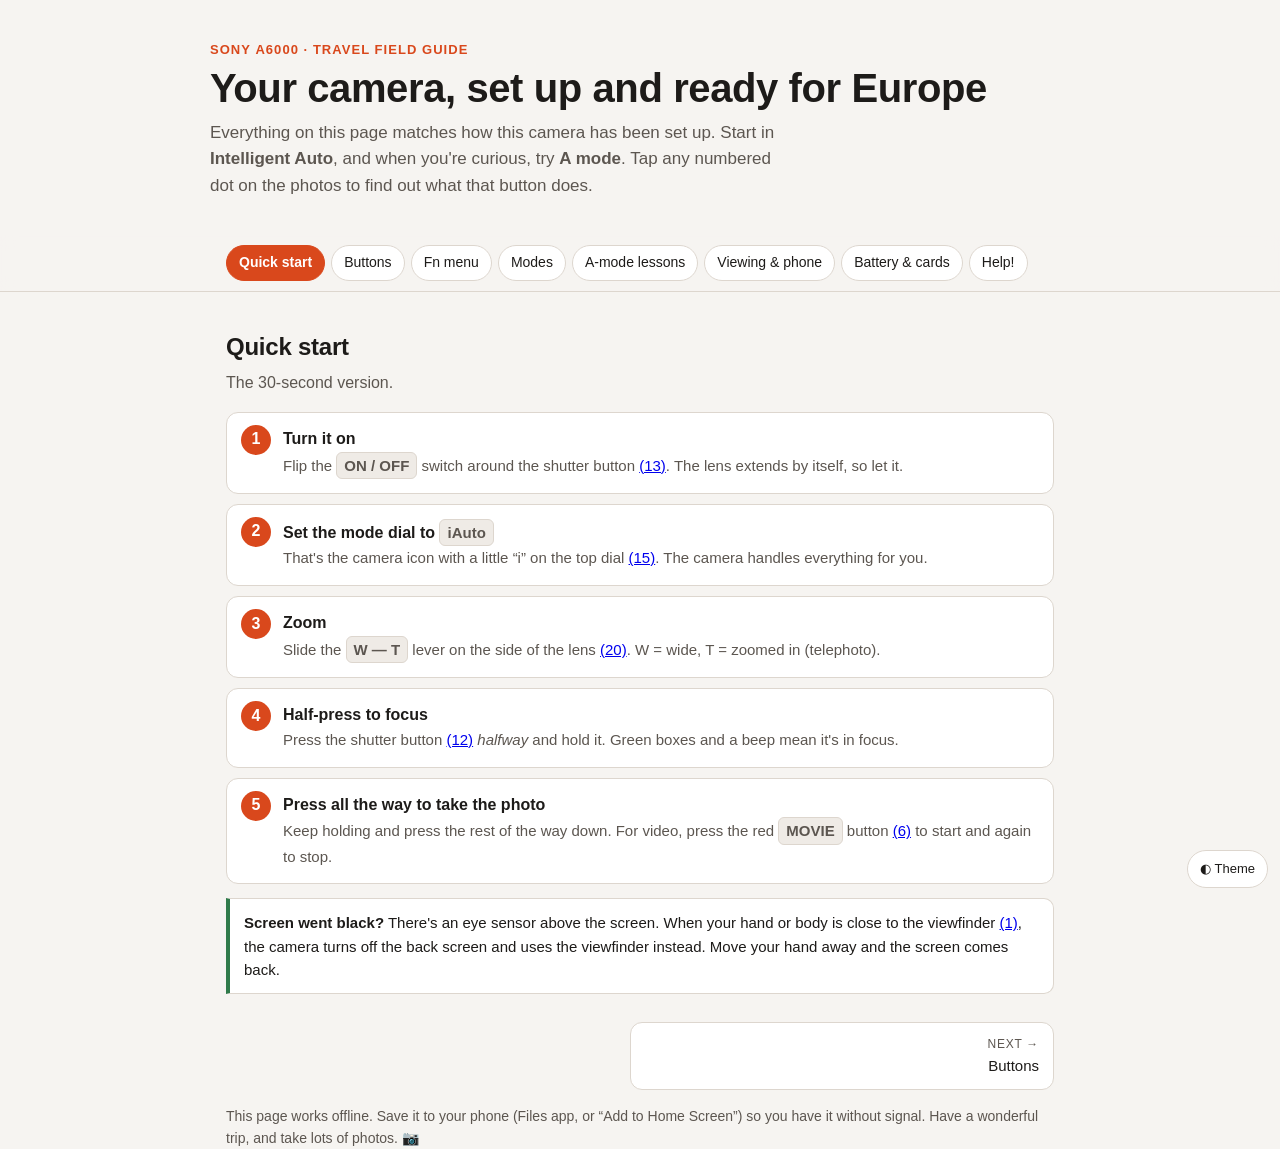
==== commit 57a10924: "Show each guide section as its own page with tab navigation Co-Authored-By: Claude Opus 5.5 <noreply" ====
--- a/a6000-travel-guide.html
+++ b/a6000-travel-guide.html
@@ -42,6 +42,14 @@
 nav.toc a{flex:none; text-decoration:none; color:var(--ink); background:var(--surface); border:1px solid var(--line);
   padding:6px 12px; border-radius:999px; font-size:14px; white-space:nowrap}
 nav.toc a:hover{border-color:var(--accent)}
+nav.toc a.active{background:var(--accent); border-color:var(--accent); color:var(--accent-ink); font-weight:700}
+main > section[hidden]{display:none}
+.pager{display:flex; justify-content:space-between; gap:10px; margin:28px 0 8px}
+.pager a{flex:1; text-decoration:none; color:var(--ink); background:var(--surface); border:1px solid var(--line); border-radius:12px; padding:12px 14px; font-size:15px}
+.pager a:hover{border-color:var(--accent)}
+.pager a small{display:block; color:var(--ink-2); font-size:12px; text-transform:uppercase; letter-spacing:.06em}
+.pager a.next{text-align:right}
+.pager span{flex:1}
 section{padding:36px 0 8px}
 .sub{color:var(--ink-2); margin-bottom:16px}
 .card{background:var(--surface); border:1px solid var(--line); border-radius:14px; padding:16px}
@@ -126,7 +134,7 @@
 footer{padding:36px 0 60px; color:var(--ink-2); font-size:14px}
 .themebtn{position:fixed; right:12px; bottom:12px; z-index:6; border:1px solid var(--line); background:var(--surface); color:var(--ink);
   border-radius:999px; padding:8px 12px; font:inherit; font-size:13px; cursor:pointer}
-@media print{ nav.toc,.themebtn{display:none} section{break-inside:avoid-page} }
+@media print{ nav.toc,.themebtn,.pager{display:none} main > section[hidden]{display:block} header.hero[hidden]{display:block} }
 </style>
 </head>
 <body>
@@ -372,6 +380,36 @@
   document.querySelectorAll('ol.legend li').forEach(function(li){
     li.addEventListener('click', function(){ select(li.dataset.key); });
   });
+
+  // tabbed pages: each top link shows only its own section
+  var sections = Array.prototype.slice.call(document.querySelectorAll('main > section'));
+  var navLinks = document.querySelectorAll('nav.toc a');
+  var hero = document.querySelector('header.hero');
+  var names = {};
+  navLinks.forEach(function(a){ names[a.getAttribute('href').slice(1)] = a.textContent; });
+  sections.forEach(function(s, i){
+    var prev = sections[i-1], next = sections[i+1], p = document.createElement('div');
+    p.className = 'pager';
+    p.innerHTML = (prev ? '<a href="#'+prev.id+'"><small>← Previous</small>'+names[prev.id]+'</a>' : '<span></span>') +
+                  (next ? '<a class="next" href="#'+next.id+'"><small>Next →</small>'+names[next.id]+'</a>' : '<span></span>');
+    s.appendChild(p);
+  });
+  function route(){
+    var id = location.hash.slice(1), target = id && document.getElementById(id);
+    var sec = target ? (target.tagName === 'SECTION' ? target : target.closest('main > section')) : null;
+    if(!sec) sec = sections[0];
+    sections.forEach(function(s){ s.hidden = s !== sec; });
+    hero.hidden = sec !== sections[0];
+    navLinks.forEach(function(a){
+      var on = a.getAttribute('href') === '#'+sec.id;
+      a.classList.toggle('active', on);
+      if(on){ a.setAttribute('aria-current','page'); a.scrollIntoView({inline:'nearest', block:'nearest'}); }
+      else a.removeAttribute('aria-current');
+    });
+    window.scrollTo(0, 0);
+  }
+  window.addEventListener('hashchange', route);
+  route();
 
   // Fn menu replica: [screen label, sub-label, name, current value, explanation]
   var FN = [
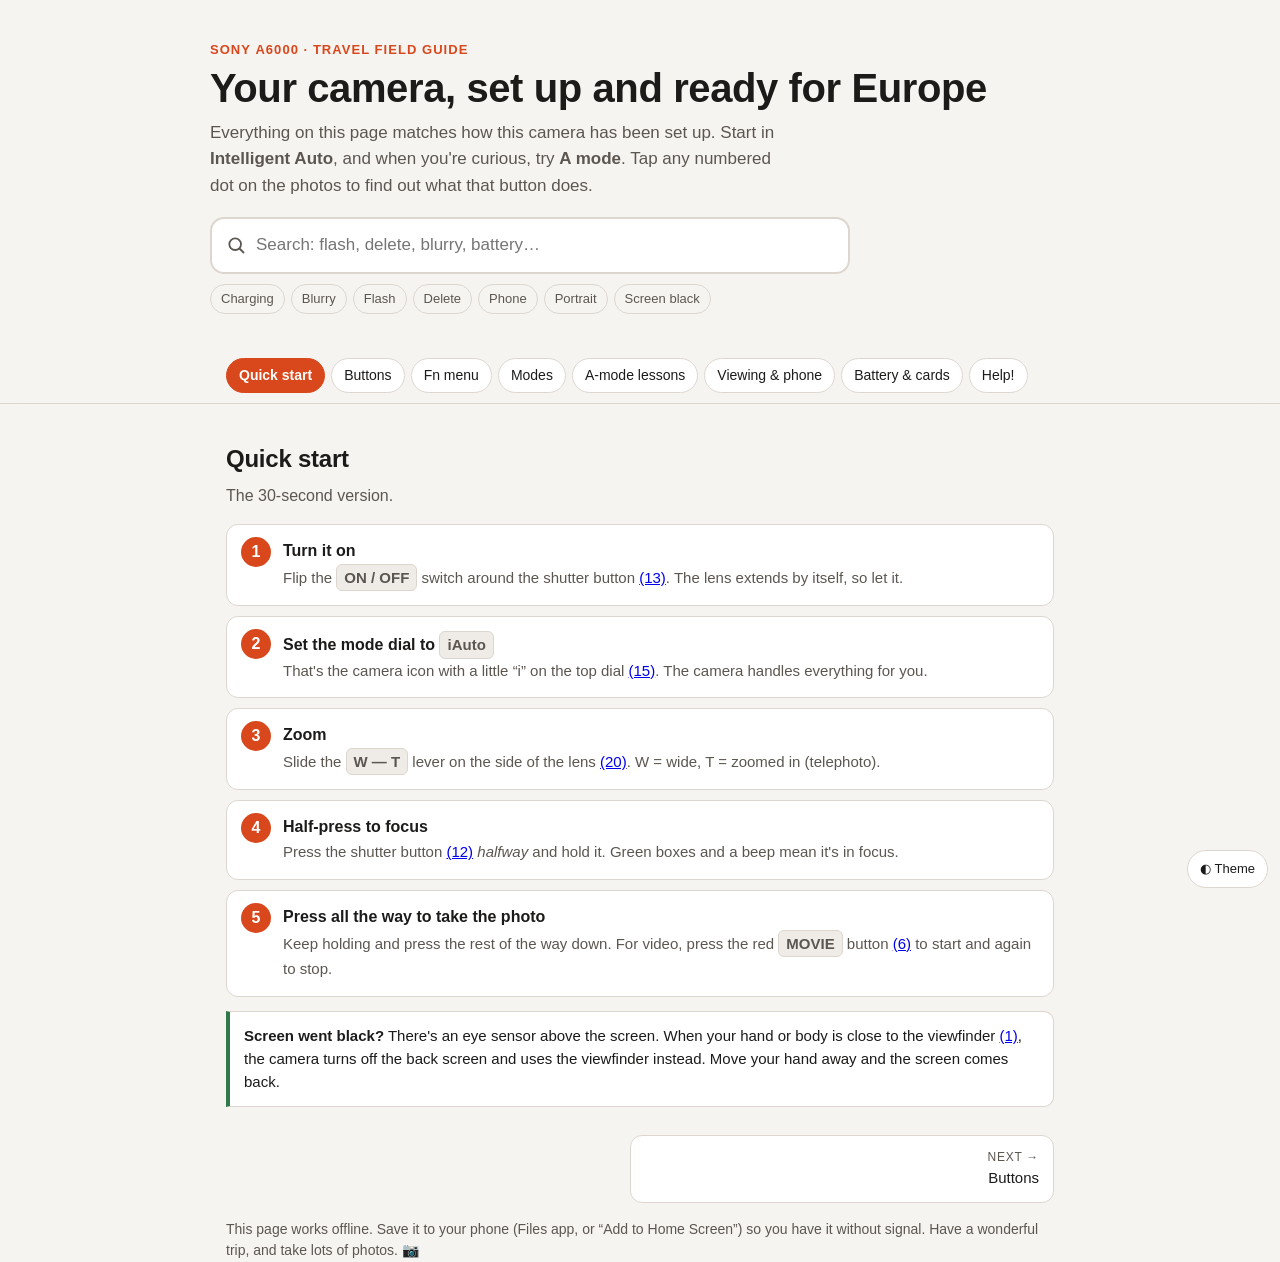
==== commit 2337583b: "Add search bar to the guide's first page Co-Authored-By: Claude Opus 5.5 <noreply@anthropic.com> Cla" ====
--- a/a6000-travel-guide.html
+++ b/a6000-travel-guide.html
@@ -50,6 +50,25 @@
 .pager a small{display:block; color:var(--ink-2); font-size:12px; text-transform:uppercase; letter-spacing:.06em}
 .pager a.next{text-align:right}
 .pager span{flex:1}
+.sr{position:absolute; width:1px; height:1px; overflow:hidden; clip:rect(0 0 0 0)}
+.search{margin-top:18px; max-width:640px}
+.searchbox{display:flex; align-items:center; gap:10px; background:var(--surface); border:2px solid var(--line); border-radius:14px; padding:0 14px}
+.searchbox:focus-within{border-color:var(--accent)}
+.searchbox svg{width:20px; height:20px; flex:none; fill:none; stroke:var(--ink-2); stroke-width:2.2; stroke-linecap:round}
+.searchbox input{flex:1; min-width:0; border:0; outline:0; background:transparent; color:var(--ink); font:inherit; font-size:17px; padding:13px 0}
+.chips{display:flex; flex-wrap:wrap; gap:6px; margin-top:10px}
+.chips button{font:inherit; font-size:13px; color:var(--ink-2); background:transparent; border:1px solid var(--line); border-radius:999px; padding:4px 10px; cursor:pointer}
+.chips button:hover{border-color:var(--accent); color:var(--ink)}
+.results{list-style:none; padding:0; margin:10px 0 0; display:grid; gap:6px}
+.results li a{display:block; text-decoration:none; color:var(--ink); background:var(--surface); border:1px solid var(--line); border-radius:12px; padding:10px 12px}
+.results li a:hover, .results li a:focus{border-color:var(--accent); outline:none}
+.results .rsec{font-size:11px; font-weight:800; letter-spacing:.06em; text-transform:uppercase; color:var(--accent)}
+.results .rtitle{font-weight:700; display:block}
+.results .rsnip{font-size:14px; color:var(--ink-2); display:block}
+.results mark{background:var(--accent-soft); color:inherit; border-radius:3px; padding:0 1px}
+.results .none{color:var(--ink-2); font-size:15px; padding:6px 2px}
+@keyframes flash{0%,60%{box-shadow:0 0 0 3px var(--accent)}100%{box-shadow:0 0 0 0 transparent}}
+.flash{animation:flash 2.2s ease-out}
 section{padding:36px 0 8px}
 .sub{color:var(--ink-2); margin-bottom:16px}
 .card{background:var(--surface); border:1px solid var(--line); border-radius:14px; padding:16px}
@@ -143,6 +162,17 @@
   <div class="eyebrow">Sony α6000 · Travel field guide</div>
   <h1>Your camera, set up and ready for Europe</h1>
   <p class="lede">Everything on this page matches how this camera has been set up. Start in <b>Intelligent Auto</b>, and when you're curious, try <b>A mode</b>. Tap any numbered dot on the photos to find out what that button does.</p>
+  <div class="search" role="search">
+    <label for="q" class="sr">Search the guide</label>
+    <div class="searchbox">
+      <svg viewBox="0 0 24 24" aria-hidden="true"><circle cx="11" cy="11" r="7"/><line x1="16.5" y1="16.5" x2="21" y2="21"/></svg>
+      <input id="q" type="search" placeholder="Search: flash, delete, blurry, battery…" autocomplete="off" enterkeyhint="search">
+    </div>
+    <div class="chips" id="chips" aria-label="Common searches">
+      <button type="button">Charging</button><button type="button">Blurry</button><button type="button">Flash</button><button type="button">Delete</button><button type="button">Phone</button><button type="button">Portrait</button><button type="button">Screen black</button>
+    </div>
+    <ul class="results" id="results" aria-live="polite"></ul>
+  </div>
 </header>
 
 <nav class="toc" aria-label="Sections">
@@ -409,6 +439,7 @@
     window.scrollTo(0, 0);
   }
   window.addEventListener('hashchange', route);
+  window.addEventListener('popstate', route);
   route();
 
   // Fn menu replica: [screen label, sub-label, name, current value, explanation]
@@ -444,6 +475,91 @@
   });
   show(5);
 
+  // search: index every legend row, Fn tile, mode, step, table row and help item
+  var index = [];
+  function txt(el){ return el.textContent.replace(/\s+/g,' ').trim(); }
+  function secOf(el){ return el.closest('main > section'); }
+  function add(title, body, el, extra, act){
+    var sec = secOf(el);
+    index.push({title:title, body:body, el:el, sec:sec, hay:(title+' '+body+' '+(extra||'')).toLowerCase(), act:act});
+  }
+  document.querySelectorAll('ol.legend li').forEach(function(li){
+    var h = li.closest('.diagram').previousElementSibling;
+    var nm = li.querySelector('.lname').cloneNode(true), tg = nm.querySelector('.tag');
+    if(tg) tg.remove();
+    add(txt(nm), txt(li.querySelector('.ldesc')), li, h ? txt(h) : '', function(){ select(li.dataset.key); });
+  });
+  grid.querySelectorAll('button').forEach(function(b, i){
+    add(FN[i][2]+' (Fn menu)', 'Currently '+FN[i][3].replace(/<[^>]+>/g,'')+'. '+FN[i][4].replace(/<[^>]+>/g,''), detail, 'fn function', function(){ show(i); });
+  });
+  document.querySelectorAll('.steps li').forEach(function(li){ add(txt(li.querySelector('b')), txt(li.querySelector('span')), li); });
+  document.querySelectorAll('.mode').forEach(function(m){ add(txt(m.querySelector('b'))+' mode', txt(m.querySelector('p')), m, txt(m.querySelector('.sym'))); });
+  document.querySelectorAll('details').forEach(function(d){
+    add(txt(d.querySelector('summary')), txt(d.querySelector('div')), d, 'help problem trouble', function(){ d.open = true; });
+  });
+  document.querySelectorAll('tbody tr').forEach(function(tr){
+    var c = tr.children; add(txt(c[0]), Array.prototype.slice.call(c,1).map(txt).join(' · '), tr);
+  });
+  document.querySelectorAll('.tip, .note, .scale > div').forEach(function(n){
+    var b = n.querySelector('b'); add(b ? txt(b).replace(/[:?]$/,'') : 'Tip', txt(n), n);
+  });
+  // a few everyday words that don't appear verbatim in the text
+  var SYN = {charge:'charging battery', charging:'charging battery usb', wifi:'wi-fi', phone:'smartphone phone wi-fi', delete:'delete trash', erase:'delete', blur:'blurry', blurry:'blurry', dark:'dark bright exposure', bright:'bright exposure', video:'movie video', record:'movie', selfie:'self-timer', timer:'self-timer', zoom:'zoom', portrait:'portrait eye'};
+  function rx(w){ return w.replace(/[.*+?^${}()|[\]\\]/g,'\\$&'); }
+  // match at the start of a word, so "raw" doesn't hit "draws"
+  function wordRe(w){ return new RegExp('(^|[^a-z0-9])' + rx(w)); }
+  function esc(s){ return s.replace(/[&<>"]/g, function(c){ return {'&':'&amp;','<':'&lt;','>':'&gt;','"':'&quot;'}[c]; }); }
+  function snippet(body, words){
+    var low = body.toLowerCase(), at = -1;
+    words.forEach(function(w){ var i = low.indexOf(w); if(i >= 0 && (at < 0 || i < at)) at = i; });
+    var start = Math.max(0, at - 40), s = (start ? '…' : '') + body.slice(start, start + 130) + (body.length > start + 130 ? '…' : '');
+    s = esc(s);
+    words.forEach(function(w){ if(w.length > 1) s = s.replace(new RegExp('(^|[^a-z0-9])('+rx(w)+')','ig'), '$1<mark>$2</mark>'); });
+    return s;
+  }
+  var q = document.getElementById('q'), results = document.getElementById('results'), hits = [];
+  function search(){
+    var raw = q.value.trim().toLowerCase();
+    results.innerHTML = '';
+    if(!raw){ return; }
+    var words = raw.split(/\s+/);
+    hits = index.map(function(e){
+      var score = 0;
+      for(var i = 0; i < words.length; i++){
+        var w = words[i], alts = (SYN[w] ? SYN[w].split(' ') : []).concat(w), found = false;
+        alts.forEach(function(a){
+          var re = wordRe(a);
+          if(re.test(e.hay)){ found = true; score += re.test(e.title.toLowerCase()) ? 3 : 1; }
+        });
+        if(!found) return null;
+      }
+      return {e:e, score:score};
+    }).filter(Boolean).sort(function(a,b){ return b.score - a.score; }).slice(0, 8);
+    if(!hits.length){ results.innerHTML = '<li class="none">No matches. Try a simpler word like “flash”, “battery” or “focus”.</li>'; return; }
+    hits.forEach(function(h, i){
+      var li = document.createElement('li'), a = document.createElement('a');
+      a.href = '#' + h.e.sec.id;
+      a.innerHTML = '<span class="rsec">'+esc(names[h.e.sec.id])+'</span><span class="rtitle">'+esc(h.e.title)+'</span><span class="rsnip">'+snippet(h.e.body, words)+'</span>';
+      a.addEventListener('click', function(ev){ ev.preventDefault(); go(h.e); });
+      li.appendChild(a); results.appendChild(li);
+    });
+  }
+  function go(e){
+    history.pushState(null, '', '#' + e.sec.id);
+    route();
+    if(e.act) e.act();
+    e.el.scrollIntoView({block:'center'});
+    e.el.classList.remove('flash'); void e.el.offsetWidth; e.el.classList.add('flash');
+  }
+  q.addEventListener('input', search);
+  q.addEventListener('keydown', function(ev){
+    if(ev.key === 'Enter' && hits[0]){ ev.preventDefault(); q.blur(); go(hits[0].e); }
+    if(ev.key === 'Escape'){ q.value = ''; search(); }
+  });
+  document.querySelectorAll('#chips button').forEach(function(b){
+    b.addEventListener('click', function(){ q.value = b.textContent; search(); });
+  });
+
   // theme toggle (per-viewer convenience only)
   var root = document.documentElement, btn = document.getElementById('themebtn');
   try { var t = localStorage.getItem('a6000-theme'); if(t) root.setAttribute('data-theme', t); } catch(e){}
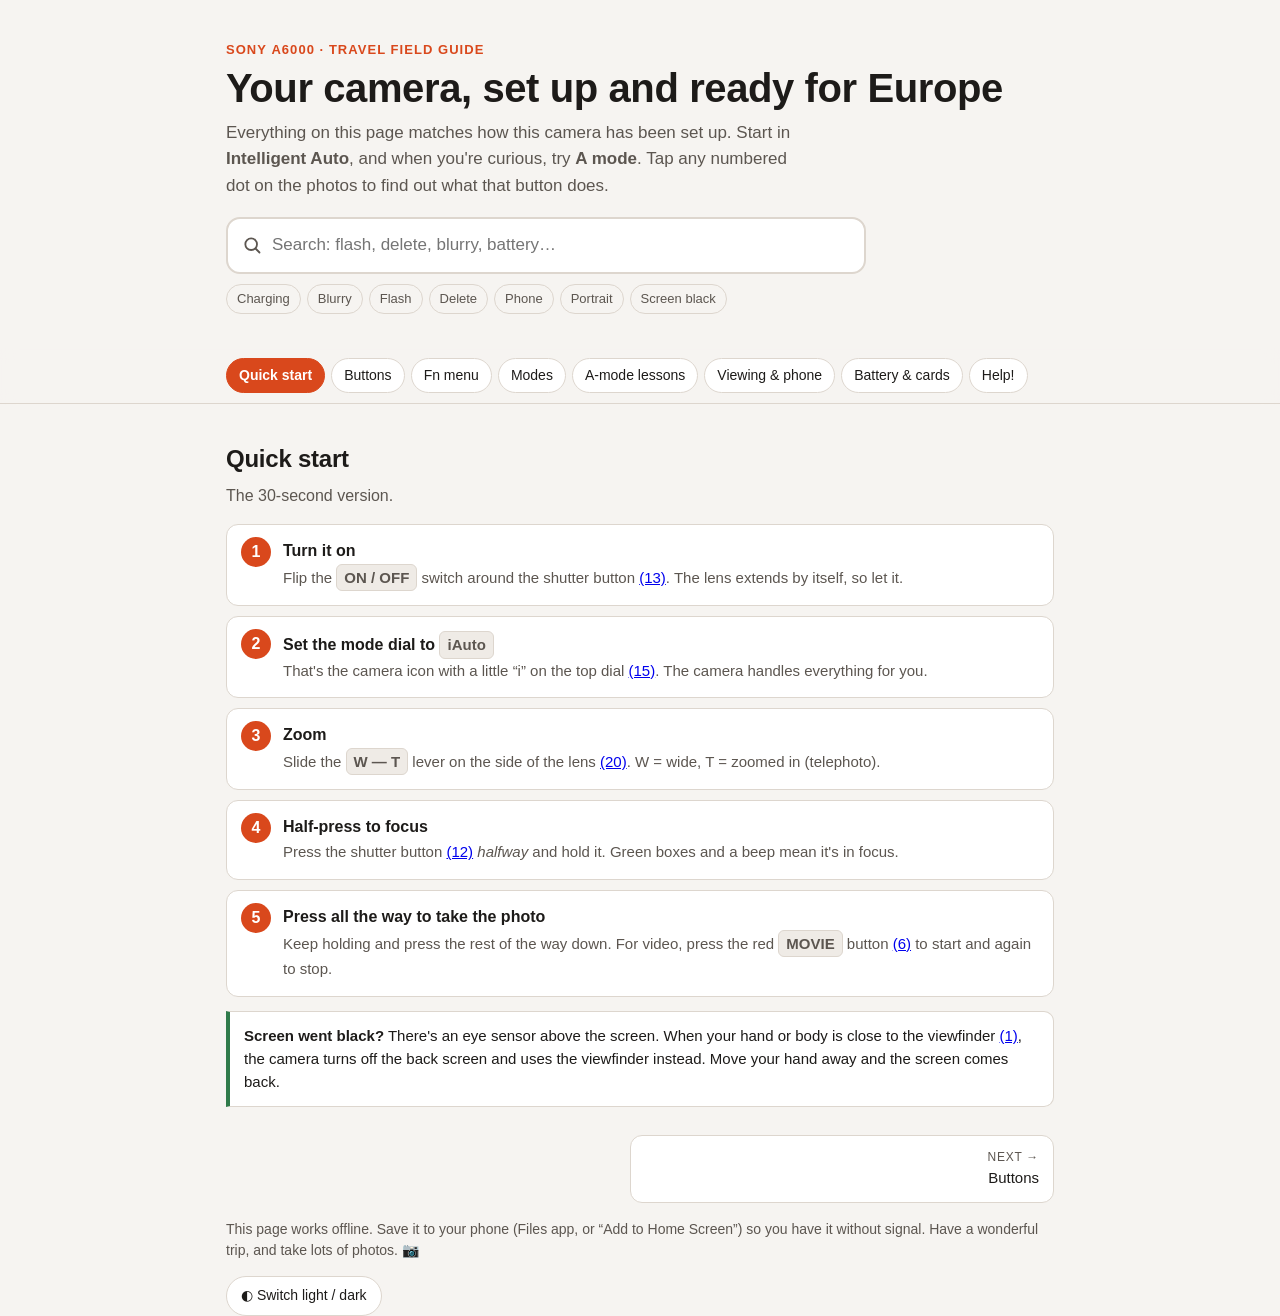
==== commit 890ee477: "Fix first-page side margin and stop theme button covering text on iPhone Co-Authored-By: Claude Opus" ====
--- a/a6000-travel-guide.html
+++ b/a6000-travel-guide.html
@@ -4,6 +4,7 @@
 <meta charset="utf-8">
 <meta name="viewport" content="width=device-width, initial-scale=1">
 <title>a6000 Travel Guide</title>
+<script>document.documentElement.className += " js";</script>
 <style>
 :root{
   --bg:#f6f4f1; --surface:#ffffff; --surface-2:#efebe6; --ink:#1d1b19; --ink-2:#5c5650; --line:#ddd6ce;
@@ -23,12 +24,12 @@
   --ok:#7fd29d; --warn:#f2b24c; --warn-soft:#3a2c12; --screen:#0b0b0b; --screen-ink:#f2f2f2;
 }
 *{box-sizing:border-box}
-html{scroll-behavior:smooth; scroll-padding-top:64px}
+html{scroll-padding-top:64px}
 body{margin:0; background:var(--bg); color:var(--ink);
   font:16px/1.55 -apple-system,BlinkMacSystemFont,"Segoe UI",Roboto,"Helvetica Neue",Arial,sans-serif;
   -webkit-text-size-adjust:100%}
 .wrap{max-width:860px; margin:0 auto; padding:0 16px}
-header.hero{padding:40px 0 24px}
+header.hero{padding:40px 16px 24px}
 .eyebrow{font-size:13px; letter-spacing:.08em; text-transform:uppercase; color:var(--accent); font-weight:700}
 h1{font-size:clamp(28px,6vw,40px); line-height:1.1; margin:6px 0 10px; letter-spacing:-.01em}
 h2{font-size:24px; margin:0 0 6px; letter-spacing:-.01em}
@@ -44,6 +45,15 @@
 nav.toc a:hover{border-color:var(--accent)}
 nav.toc a.active{background:var(--accent); border-color:var(--accent); color:var(--accent-ink); font-weight:700}
 main > section[hidden]{display:none}
+/* without scripts: pages switch with plain anchor links */
+@supports selector(:has(a)){
+  html:not(.js) main > section{display:none}
+  html:not(.js) main > section:target, html:not(.js) main:not(:has(> section:target)) > #start{display:block}
+  html:not(.js) body:has(main > section:target:not(#start)) header.hero{display:none}
+}
+html:not(.js) .search, html:not(.js) .themebtn{display:none}
+.nojs{font-size:14px; color:var(--ink-2); margin-top:14px}
+.fngrid button.on{background:#c8401a}
 .pager{display:flex; justify-content:space-between; gap:10px; margin:28px 0 8px}
 .pager a{flex:1; text-decoration:none; color:var(--ink); background:var(--surface); border:1px solid var(--line); border-radius:12px; padding:12px 14px; font-size:15px}
 .pager a:hover{border-color:var(--accent)}
@@ -95,6 +105,7 @@
 .mk.cust .badge, .mk.cust .dot{fill:#d9481c}
 .mk.cust line{stroke:#d9481c}
 .mk{cursor:pointer; outline:none}
+.mk .hit{fill:transparent}
 .mk.on .badge{stroke:#ffd400; stroke-width:4}
 .legend-key{display:flex; gap:16px; flex-wrap:wrap; font-size:14px; color:var(--ink-2); margin:10px 2px 4px}
 .legend-key i{display:inline-block; width:14px; height:14px; border-radius:50%; vertical-align:-2px; margin-right:6px}
@@ -123,12 +134,8 @@
   font-weight:800; font-size:13px; line-height:1.1}
 .fngrid button:nth-child(6n){border-right:0}
 .fngrid button small{font-weight:600; font-size:10px; opacity:.75; margin-top:3px}
-.fngrid button.sel{background:#c8401a}
 .fngrid button:focus-visible{outline:2px solid #ffd400; outline-offset:-2px}
 .screen .hint{font-size:12px; text-align:right; opacity:.8; margin-top:8px}
-.fndetail{margin-top:12px; min-height:120px}
-.fndetail h4{margin:0 0 4px; font-size:17px}
-.fndetail .cur{font-size:14px; color:var(--ink-2); margin-bottom:6px}
 table{width:100%; border-collapse:collapse; font-size:15px}
 th,td{text-align:left; padding:10px 8px; border-bottom:1px solid var(--line); vertical-align:top}
 th{font-size:13px; text-transform:uppercase; letter-spacing:.05em; color:var(--ink-2)}
@@ -151,8 +158,8 @@
 details[open] summary::after{content:"–"}
 details > div{padding:0 14px 12px; color:var(--ink-2); font-size:15px}
 footer{padding:36px 0 60px; color:var(--ink-2); font-size:14px}
-.themebtn{position:fixed; right:12px; bottom:12px; z-index:6; border:1px solid var(--line); background:var(--surface); color:var(--ink);
-  border-radius:999px; padding:8px 12px; font:inherit; font-size:13px; cursor:pointer}
+.themebtn{display:inline-block; margin-top:14px; border:1px solid var(--line); background:var(--surface); color:var(--ink);
+  border-radius:999px; padding:8px 14px; font:inherit; font-size:14px; cursor:pointer}
 @media print{ nav.toc,.themebtn,.pager{display:none} main > section[hidden]{display:block} header.hero[hidden]{display:block} }
 </style>
 </head>
@@ -173,6 +180,7 @@
     </div>
     <ul class="results" id="results" aria-live="polite"></ul>
   </div>
+  <noscript><p class="nojs">Search needs this file opened in a web browser like Safari or Chrome. Everything else works here.</p></noscript>
 </header>
 
 <nav class="toc" aria-label="Sections">
@@ -195,13 +203,14 @@
   <h2>Quick start</h2>
   <p class="sub">The 30-second version.</p>
   <ol class="steps">
-    <li><b>Turn it on</b><span>Flip the <span class="key">ON / OFF</span> switch around the shutter button <a href="#buttons">(13)</a>. The lens extends by itself, so let it.</span></li>
-    <li><b>Set the mode dial to <span class="key">iAuto</span></b><span>That's the camera icon with a little “i” on the top dial <a href="#buttons">(15)</a>. The camera handles everything for you.</span></li>
-    <li><b>Zoom</b><span>Slide the <span class="key">W — T</span> lever on the side of the lens <a href="#buttons">(20)</a>. W = wide, T = zoomed in (telephoto).</span></li>
-    <li><b>Half-press to focus</b><span>Press the shutter button <a href="#buttons">(12)</a> <em>halfway</em> and hold it. Green boxes and a beep mean it's in focus.</span></li>
-    <li><b>Press all the way to take the photo</b><span>Keep holding and press the rest of the way down. For video, press the red <span class="key">MOVIE</span> button <a href="#buttons">(6)</a> to start and again to stop.</span></li>
+    <li><b>Turn it on</b><span>Flip the <span class="key">ON / OFF</span> switch around the shutter button <a href="#buttons" data-key="k13">(13)</a>. The lens extends by itself, so let it.</span></li>
+    <li><b>Set the mode dial to <span class="key">iAuto</span></b><span>That's the camera icon with a little “i” on the top dial <a href="#buttons" data-key="k15">(15)</a>. The camera handles everything for you.</span></li>
+    <li><b>Zoom</b><span>Slide the <span class="key">W — T</span> lever on the side of the lens <a href="#buttons" data-key="k20">(20)</a>. W = wide, T = zoomed in (telephoto).</span></li>
+    <li><b>Half-press to focus</b><span>Press the shutter button <a href="#buttons" data-key="k12">(12)</a> <em>halfway</em> and hold it. Green boxes and a beep mean it's in focus.</span></li>
+    <li><b>Press all the way to take the photo</b><span>Keep holding and press the rest of the way down. For video, press the red <span class="key">MOVIE</span> button <a href="#buttons" data-key="k6">(6)</a> to start and again to stop.</span></li>
   </ol>
-  <div class="tip"><b>Screen went black?</b> There's an eye sensor above the screen. When your hand or body is close to the viewfinder <a href="#buttons">(1)</a>, the camera turns off the back screen and uses the viewfinder instead. Move your hand away and the screen comes back.</div>
+  <div class="tip"><b>Screen went black?</b> There's an eye sensor above the screen. When your hand or body is close to the viewfinder <a href="#buttons" data-key="k1">(1)</a>, the camera turns off the back screen and uses the viewfinder instead. Move your hand away and the screen comes back.</div>
+  <div class="pager"><span></span><a class="next" href="#buttons"><small>Next →</small>Buttons</a></div>
 </section>
 
 <!-- BUTTONS -->
@@ -212,7 +221,7 @@
 
   <h3>Back of the camera</h3>
   <div class="diagram">
-    <div class="fig"><svg class="cam" viewBox="0 0 500 330" role="img" aria-label="Back of the camera with numbered buttons"><image href="[data-uri]" width="500" height="330"/><g class="mk" data-key="k1" tabindex="0"><line x1="80" y1="85" x2="80" y2="20"/><circle class="dot" cx="80" cy="85" r="4"/><circle class="badge" cx="80" cy="20" r="16"/><text x="80" y="20" font-size="17">1</text></g><g class="mk" data-key="k2" tabindex="0"><line x1="142" y1="95" x2="142" y2="20"/><circle class="dot" cx="142" cy="95" r="4"/><circle class="badge" cx="142" cy="20" r="16"/><text x="142" y="20" font-size="17">2</text></g><g class="mk" data-key="k3" tabindex="0"><line x1="255" y1="98" x2="255" y2="20"/><circle class="dot" cx="255" cy="98" r="4"/><circle class="badge" cx="255" cy="20" r="16"/><text x="255" y="20" font-size="17">3</text></g><g class="mk" data-key="k4" tabindex="0"><line x1="310" y1="98" x2="310" y2="20"/><circle class="dot" cx="310" cy="98" r="4"/><circle class="badge" cx="310" cy="20" r="16"/><text x="310" y="20" font-size="17">4</text></g><g class="mk cust" data-key="k5" tabindex="0"><line x1="370" y1="95" x2="370" y2="20"/><circle class="dot" cx="370" cy="95" r="4"/><circle class="badge" cx="370" cy="20" r="16"/><text x="370" y="20" font-size="17">5</text></g><g class="mk" data-key="k6" tabindex="0"><line x1="468" y1="102" x2="482" y2="40"/><circle class="dot" cx="468" cy="102" r="4"/><circle class="badge" cx="482" cy="40" r="16"/><text x="482" y="40" font-size="17">6</text></g><g class="mk" data-key="k7" tabindex="0"><line x1="371" y1="150" x2="318" y2="150"/><circle class="dot" cx="371" cy="150" r="4"/><circle class="badge" cx="318" cy="150" r="16"/><text x="318" y="150" font-size="17">7</text></g><g class="mk cust" data-key="k8" tabindex="0"><line x1="400" y1="210" x2="318" y2="212"/><circle class="dot" cx="400" cy="210" r="4"/><circle class="badge" cx="318" cy="212" r="16"/><text x="318" y="212" font-size="17">8</text></g><g class="mk" data-key="k9" tabindex="0"><line x1="370" y1="270" x2="360" y2="312"/><circle class="dot" cx="370" cy="270" r="4"/><circle class="badge" cx="360" cy="312" r="16"/><text x="360" y="312" font-size="17">9</text></g><g class="mk cust" data-key="k10" tabindex="0"><line x1="418" y1="270" x2="430" y2="312"/><circle class="dot" cx="418" cy="270" r="4"/><circle class="badge" cx="430" cy="312" r="16"/><text x="430" y="312" font-size="15">10</text></g><g class="mk" data-key="k11" tabindex="0"><circle class="badge" cx="190" cy="200" r="16"/><text x="190" y="200" font-size="15">11</text></g></svg></div>
+    <div class="fig"><svg class="cam" viewBox="0 0 500 330" role="img" aria-label="Back of the camera with numbered buttons"><image href="[data-uri]" width="500" height="330"/><g class="mk" data-key="k1" tabindex="0"><line x1="80" y1="85" x2="80" y2="20"/><circle class="dot" cx="80" cy="85" r="4"/><circle class="hit" cx="80" cy="20" r="24"/><circle class="badge" cx="80" cy="20" r="16"/><text x="80" y="20" font-size="17">1</text></g><g class="mk" data-key="k2" tabindex="0"><line x1="142" y1="95" x2="142" y2="20"/><circle class="dot" cx="142" cy="95" r="4"/><circle class="hit" cx="142" cy="20" r="24"/><circle class="badge" cx="142" cy="20" r="16"/><text x="142" y="20" font-size="17">2</text></g><g class="mk" data-key="k3" tabindex="0"><line x1="255" y1="98" x2="255" y2="20"/><circle class="dot" cx="255" cy="98" r="4"/><circle class="hit" cx="255" cy="20" r="24"/><circle class="badge" cx="255" cy="20" r="16"/><text x="255" y="20" font-size="17">3</text></g><g class="mk" data-key="k4" tabindex="0"><line x1="310" y1="98" x2="310" y2="20"/><circle class="dot" cx="310" cy="98" r="4"/><circle class="hit" cx="310" cy="20" r="24"/><circle class="badge" cx="310" cy="20" r="16"/><text x="310" y="20" font-size="17">4</text></g><g class="mk cust" data-key="k5" tabindex="0"><line x1="370" y1="95" x2="370" y2="20"/><circle class="dot" cx="370" cy="95" r="4"/><circle class="hit" cx="370" cy="20" r="24"/><circle class="badge" cx="370" cy="20" r="16"/><text x="370" y="20" font-size="17">5</text></g><g class="mk" data-key="k6" tabindex="0"><line x1="468" y1="102" x2="482" y2="40"/><circle class="dot" cx="468" cy="102" r="4"/><circle class="hit" cx="482" cy="40" r="24"/><circle class="badge" cx="482" cy="40" r="16"/><text x="482" y="40" font-size="17">6</text></g><g class="mk" data-key="k7" tabindex="0"><line x1="371" y1="150" x2="318" y2="150"/><circle class="dot" cx="371" cy="150" r="4"/><circle class="hit" cx="318" cy="150" r="24"/><circle class="badge" cx="318" cy="150" r="16"/><text x="318" y="150" font-size="17">7</text></g><g class="mk cust" data-key="k8" tabindex="0"><line x1="400" y1="210" x2="318" y2="212"/><circle class="dot" cx="400" cy="210" r="4"/><circle class="hit" cx="318" cy="212" r="24"/><circle class="badge" cx="318" cy="212" r="16"/><text x="318" y="212" font-size="17">8</text></g><g class="mk" data-key="k9" tabindex="0"><line x1="370" y1="270" x2="360" y2="312"/><circle class="dot" cx="370" cy="270" r="4"/><circle class="hit" cx="360" cy="312" r="24"/><circle class="badge" cx="360" cy="312" r="16"/><text x="360" y="312" font-size="17">9</text></g><g class="mk cust" data-key="k10" tabindex="0"><line x1="418" y1="270" x2="430" y2="312"/><circle class="dot" cx="418" cy="270" r="4"/><circle class="hit" cx="430" cy="312" r="24"/><circle class="badge" cx="430" cy="312" r="16"/><text x="430" y="312" font-size="15">10</text></g><g class="mk" data-key="k11" tabindex="0"><circle class="hit" cx="190" cy="200" r="24"/><circle class="badge" cx="190" cy="200" r="16"/><text x="190" y="200" font-size="15">11</text></g></svg></div>
     <ol class="legend">
       <li data-key="k1"><span class="n">1</span><div><div class="lname">Viewfinder</div><div class="ldesc">Hold it up to your eye on bright sunny days when the screen is hard to see. The back screen switches off automatically.</div></div></li>
       <li data-key="k2"><span class="n">2</span><div><div class="lname">Diopter dial</div><div class="ldesc">If the viewfinder looks blurry, turn this little wheel until the text inside looks sharp to <em>your</em> eye.</div></div></li>
@@ -230,7 +239,7 @@
 
   <h3>Close-up: the control wheel</h3>
   <div class="diagram two">
-    <div class="fig closewrap"><svg class="cam" viewBox="0 0 400 625" role="img" aria-label="Close-up of the buttons beside the screen"><image href="[data-uri]" width="400" height="625"/><g class="mk cust" data-key="k5" tabindex="0"><line x1="120" y1="137" x2="40" y2="137"/><circle class="dot" cx="120" cy="137" r="4"/><circle class="badge" cx="40" cy="137" r="21"/><text x="40" y="137" font-size="23">5</text></g><g class="mk" data-key="k7" tabindex="0"><line x1="128" y1="272" x2="40" y2="272"/><circle class="dot" cx="128" cy="272" r="4"/><circle class="badge" cx="40" cy="272" r="21"/><text x="40" y="272" font-size="23">7</text></g><g class="mk" data-key="kup" tabindex="0"><line x1="200" y1="372" x2="300" y2="335"/><circle class="dot" cx="200" cy="372" r="4"/><circle class="badge" cx="300" cy="335" r="21"/><text x="300" y="335" font-size="23">▲</text></g><g class="mk cust" data-key="kright" tabindex="0"><line x1="256" y1="425" x2="352" y2="425"/><circle class="dot" cx="256" cy="425" r="4"/><circle class="badge" cx="352" cy="425" r="21"/><text x="352" y="425" font-size="23">▶</text></g><g class="mk cust" data-key="kdown" tabindex="0"><line x1="200" y1="480" x2="300" y2="540"/><circle class="dot" cx="200" cy="480" r="4"/><circle class="badge" cx="300" cy="540" r="21"/><text x="300" y="540" font-size="23">▼</text></g><g class="mk cust" data-key="kleft" tabindex="0"><line x1="144" y1="425" x2="45" y2="425"/><circle class="dot" cx="144" cy="425" r="4"/><circle class="badge" cx="45" cy="425" r="21"/><text x="45" y="425" font-size="23">◀</text></g><g class="mk cust" data-key="kcenter" tabindex="0"><circle class="badge" cx="200" cy="425" r="21"/><text x="200" y="425" font-size="23">●</text></g><g class="mk" data-key="kring" tabindex="0"><line x1="150" y1="478" x2="45" y2="510"/><circle class="dot" cx="150" cy="478" r="4"/><circle class="badge" cx="45" cy="510" r="21"/><text x="45" y="510" font-size="23">↻</text></g><g class="mk" data-key="k9" tabindex="0"><line x1="128" y1="575" x2="40" y2="605"/><circle class="dot" cx="128" cy="575" r="4"/><circle class="badge" cx="40" cy="605" r="21"/><text x="40" y="605" font-size="23">9</text></g><g class="mk cust" data-key="k10" tabindex="0"><line x1="238" y1="575" x2="335" y2="605"/><circle class="dot" cx="238" cy="575" r="4"/><circle class="badge" cx="335" cy="605" r="21"/><text x="335" y="605" font-size="20">10</text></g></svg></div>
+    <div class="fig closewrap"><svg class="cam" viewBox="0 0 400 625" role="img" aria-label="Close-up of the buttons beside the screen"><image href="[data-uri]" width="400" height="625"/><g class="mk cust" data-key="k5" tabindex="0"><line x1="120" y1="137" x2="40" y2="137"/><circle class="dot" cx="120" cy="137" r="4"/><circle class="hit" cx="40" cy="137" r="29"/><circle class="badge" cx="40" cy="137" r="21"/><text x="40" y="137" font-size="23">5</text></g><g class="mk" data-key="k7" tabindex="0"><line x1="128" y1="272" x2="40" y2="272"/><circle class="dot" cx="128" cy="272" r="4"/><circle class="hit" cx="40" cy="272" r="29"/><circle class="badge" cx="40" cy="272" r="21"/><text x="40" y="272" font-size="23">7</text></g><g class="mk" data-key="kup" tabindex="0"><line x1="200" y1="372" x2="300" y2="335"/><circle class="dot" cx="200" cy="372" r="4"/><circle class="hit" cx="300" cy="335" r="29"/><circle class="badge" cx="300" cy="335" r="21"/><text x="300" y="335" font-size="23">▲</text></g><g class="mk cust" data-key="kright" tabindex="0"><line x1="256" y1="425" x2="352" y2="425"/><circle class="dot" cx="256" cy="425" r="4"/><circle class="hit" cx="352" cy="425" r="29"/><circle class="badge" cx="352" cy="425" r="21"/><text x="352" y="425" font-size="23">▶</text></g><g class="mk cust" data-key="kdown" tabindex="0"><line x1="200" y1="480" x2="300" y2="540"/><circle class="dot" cx="200" cy="480" r="4"/><circle class="hit" cx="300" cy="540" r="29"/><circle class="badge" cx="300" cy="540" r="21"/><text x="300" y="540" font-size="23">▼</text></g><g class="mk cust" data-key="kleft" tabindex="0"><line x1="144" y1="425" x2="45" y2="425"/><circle class="dot" cx="144" cy="425" r="4"/><circle class="hit" cx="45" cy="425" r="29"/><circle class="badge" cx="45" cy="425" r="21"/><text x="45" y="425" font-size="23">◀</text></g><g class="mk cust" data-key="kcenter" tabindex="0"><circle class="hit" cx="200" cy="425" r="29"/><circle class="badge" cx="200" cy="425" r="21"/><text x="200" y="425" font-size="23">●</text></g><g class="mk" data-key="kring" tabindex="0"><line x1="150" y1="478" x2="45" y2="510"/><circle class="dot" cx="150" cy="478" r="4"/><circle class="hit" cx="45" cy="510" r="29"/><circle class="badge" cx="45" cy="510" r="21"/><text x="45" y="510" font-size="23">↻</text></g><g class="mk" data-key="k9" tabindex="0"><line x1="128" y1="575" x2="40" y2="605"/><circle class="dot" cx="128" cy="575" r="4"/><circle class="hit" cx="40" cy="605" r="29"/><circle class="badge" cx="40" cy="605" r="21"/><text x="40" y="605" font-size="23">9</text></g><g class="mk cust" data-key="k10" tabindex="0"><line x1="238" y1="575" x2="335" y2="605"/><circle class="dot" cx="238" cy="575" r="4"/><circle class="hit" cx="335" cy="605" r="29"/><circle class="badge" cx="335" cy="605" r="21"/><text x="335" y="605" font-size="20">10</text></g></svg></div>
     <ol class="legend">
       <li data-key="kup"><span class="n">▲</span><div><div class="lname">Top · DISP</div><div class="ldesc">Changes what's shown on screen: all the info, a clean view, or a level/histogram. Keep pressing to cycle through them.</div></div></li>
       <li data-key="kright" class="cust"><span class="n">▶</span><div><div class="lname">Right · ISO</div><div class="ldesc">ISO is how sensitive the camera is to light. Leave it on <b>AUTO</b> unless you're experimenting. Higher numbers work in the dark but look grainier.</div></div></li>
@@ -243,7 +252,7 @@
 
   <h3>Top of the camera</h3>
   <div class="diagram">
-    <div class="fig"><svg class="cam" viewBox="0 0 500 305" role="img" aria-label="Top of the camera with numbered controls"><image href="[data-uri]" width="500" height="305"/><g class="mk" data-key="k12" tabindex="0"><line x1="377" y1="122" x2="360" y2="24"/><circle class="dot" cx="377" cy="122" r="4"/><circle class="badge" cx="360" cy="24" r="16"/><text x="360" y="24" font-size="15">12</text></g><g class="mk" data-key="k13" tabindex="0"><line x1="377" y1="164" x2="300" y2="175"/><circle class="dot" cx="377" cy="164" r="4"/><circle class="badge" cx="300" cy="175" r="16"/><text x="300" y="175" font-size="15">13</text></g><g class="mk cust" data-key="k14" tabindex="0"><line x1="426" y1="118" x2="450" y2="40"/><circle class="dot" cx="426" cy="118" r="4"/><circle class="badge" cx="450" cy="40" r="16"/><text x="450" y="40" font-size="15">14</text></g><g class="mk" data-key="k15" tabindex="0"><line x1="356" y1="219" x2="340" y2="288"/><circle class="dot" cx="356" cy="219" r="4"/><circle class="badge" cx="340" cy="288" r="16"/><text x="340" y="288" font-size="15">15</text></g><g class="mk" data-key="k16" tabindex="0"><line x1="435" y1="220" x2="445" y2="288"/><circle class="dot" cx="435" cy="220" r="4"/><circle class="badge" cx="445" cy="288" r="16"/><text x="445" y="288" font-size="15">16</text></g><g class="mk" data-key="k17" tabindex="0"><line x1="175" y1="210" x2="175" y2="288"/><circle class="dot" cx="175" cy="210" r="4"/><circle class="badge" cx="175" cy="288" r="16"/><text x="175" y="288" font-size="15">17</text></g><g class="mk" data-key="k18" tabindex="0"><line x1="277" y1="215" x2="277" y2="288"/><circle class="dot" cx="277" cy="215" r="4"/><circle class="badge" cx="277" cy="288" r="16"/><text x="277" y="288" font-size="15">18</text></g><g class="mk" data-key="k19" tabindex="0"><line x1="177" y1="32" x2="25" y2="40"/><circle class="dot" cx="177" cy="32" r="4"/><circle class="badge" cx="25" cy="40" r="16"/><text x="25" y="40" font-size="15">19</text></g><g class="mk" data-key="k20" tabindex="0"><line x1="60" y1="92" x2="25" y2="110"/><circle class="dot" cx="60" cy="92" r="4"/><circle class="badge" cx="25" cy="110" r="16"/><text x="25" y="110" font-size="15">20</text></g></svg></div>
+    <div class="fig"><svg class="cam" viewBox="0 0 500 305" role="img" aria-label="Top of the camera with numbered controls"><image href="[data-uri]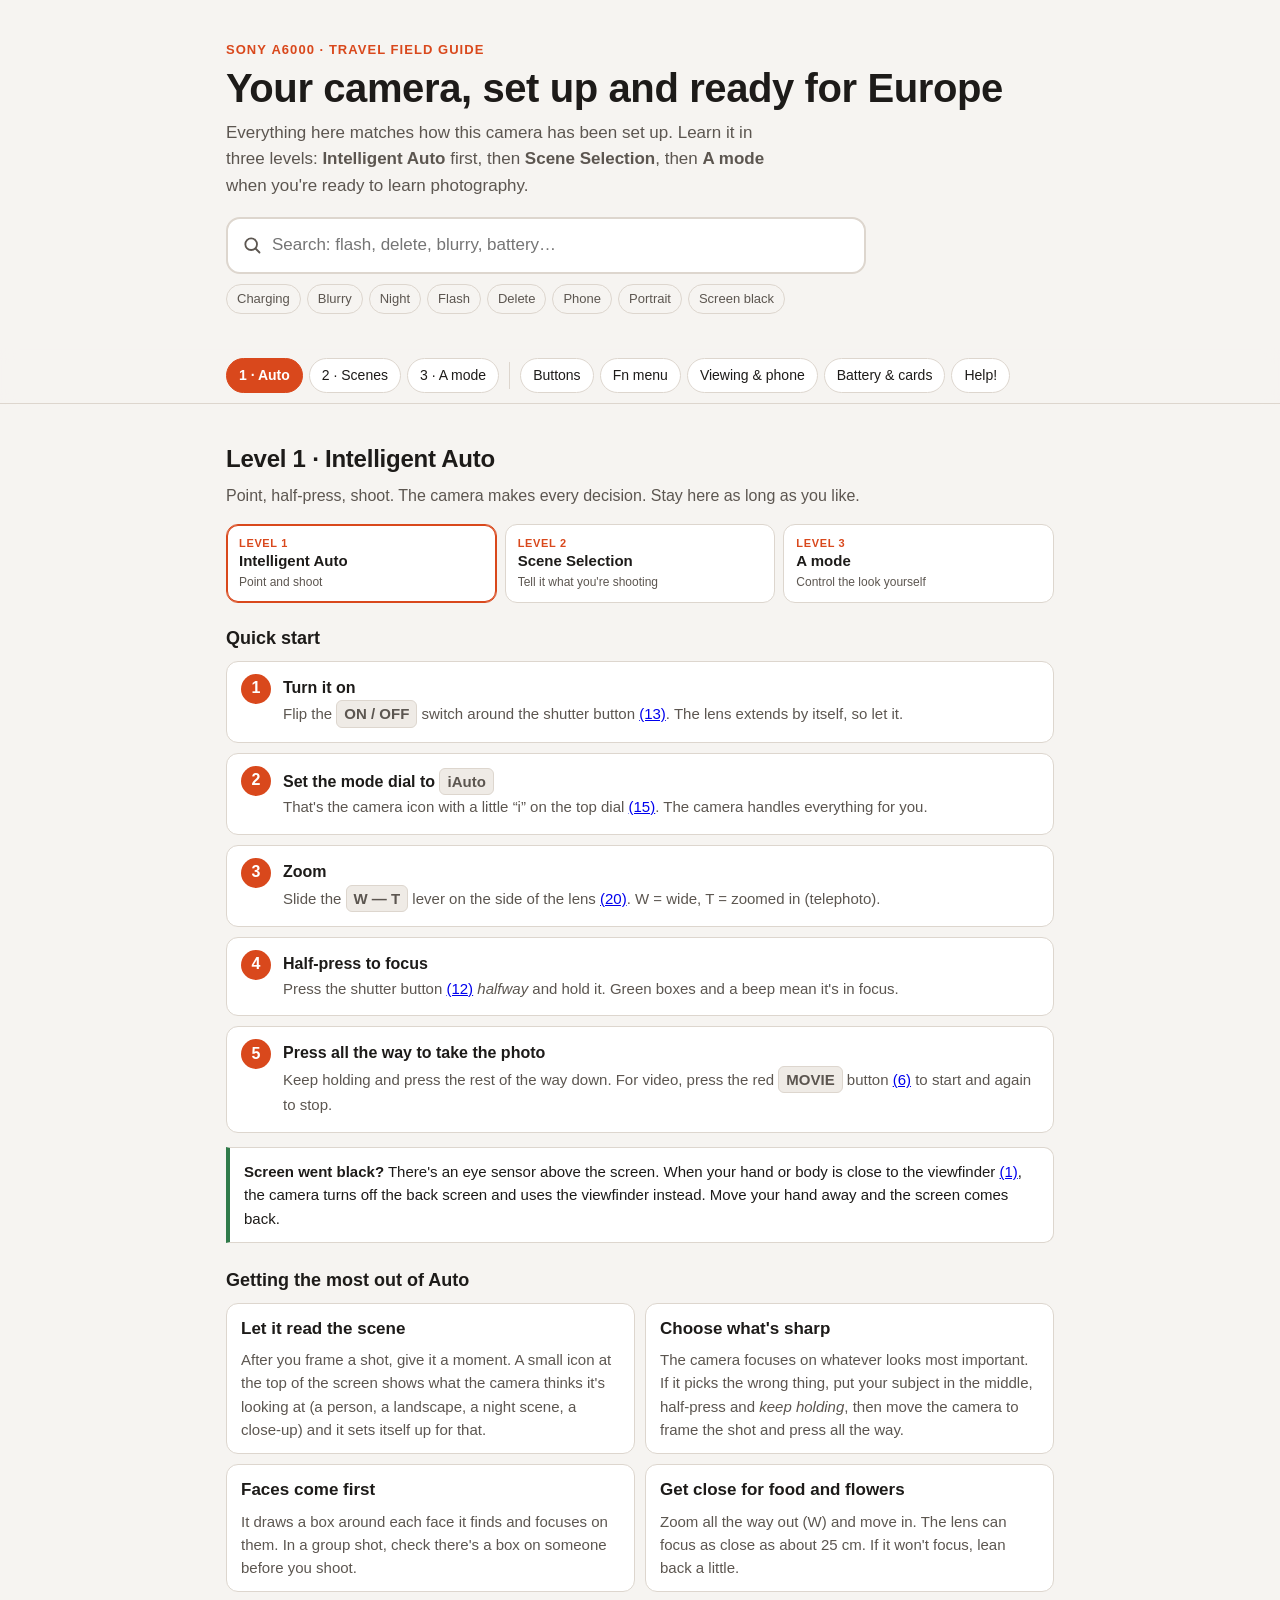
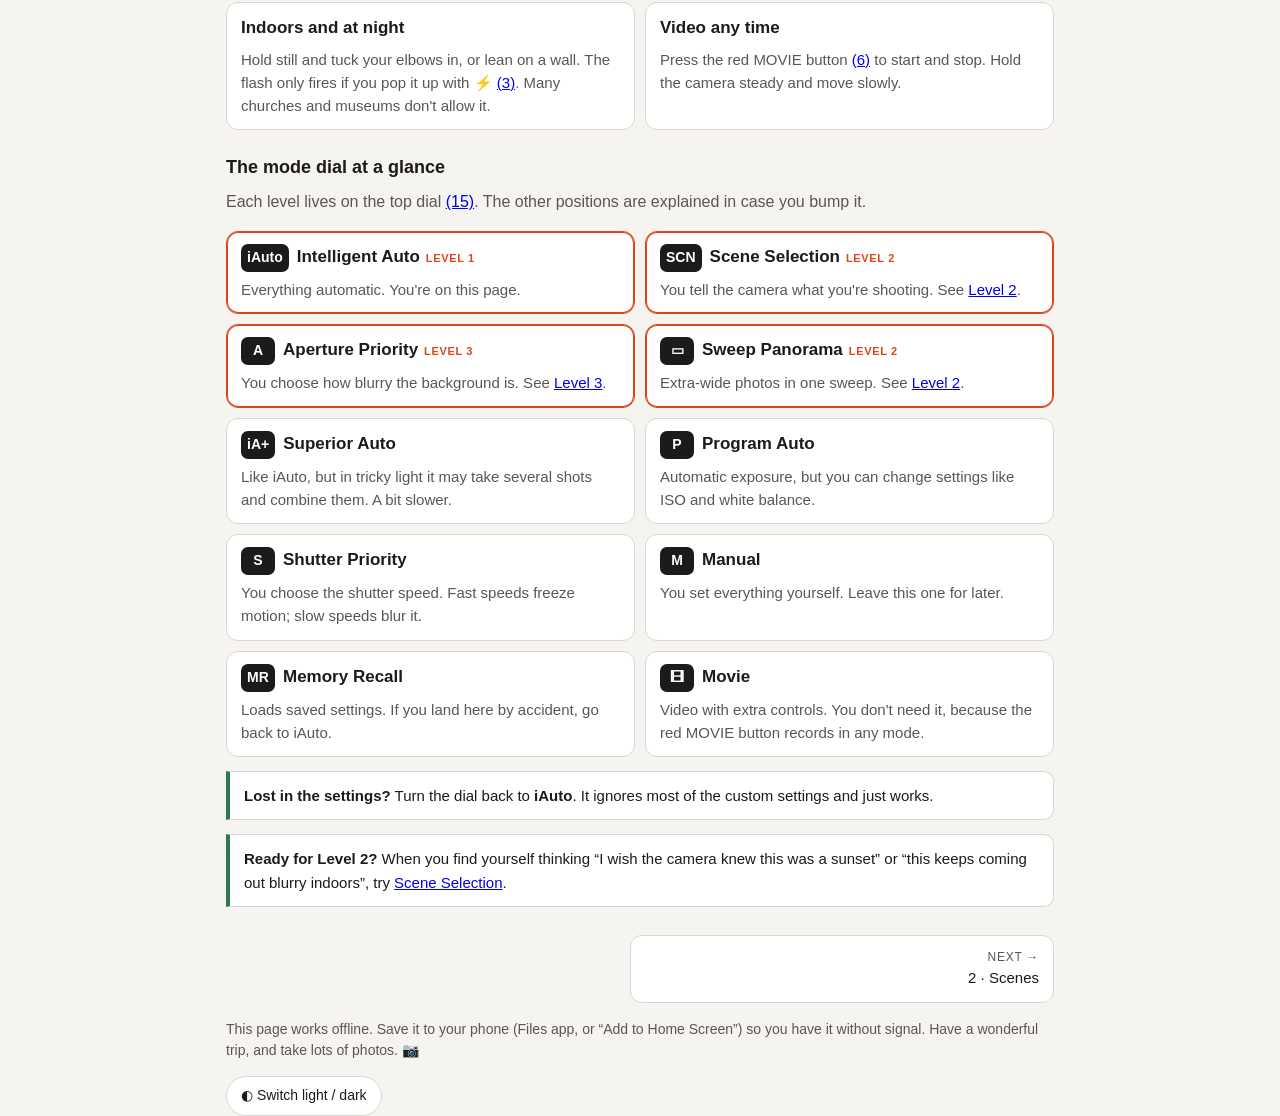
==== commit a230e443: "Restructure guide into three levels: Auto, Scene Selection, A mode Co-Authored-By: Claude Opus 5.5 <" ====
--- a/a6000-travel-guide.html
+++ b/a6000-travel-guide.html
@@ -43,6 +43,7 @@
 nav.toc a{flex:none; text-decoration:none; color:var(--ink); background:var(--surface); border:1px solid var(--line);
   padding:6px 12px; border-radius:999px; font-size:14px; white-space:nowrap}
 nav.toc a:hover{border-color:var(--accent)}
+nav.toc a, .levels a, .pager a{-webkit-tap-highlight-color:transparent}
 nav.toc a.active{background:var(--accent); border-color:var(--accent); color:var(--accent-ink); font-weight:700}
 main > section[hidden]{display:none}
 /* without scripts: pages switch with plain anchor links */
@@ -87,7 +88,7 @@
   border:1px solid var(--line); border-radius:12px}
 .steps li::before{content:counter(s); position:absolute; left:14px; top:12px; width:30px; height:30px; border-radius:50%;
   background:var(--accent); color:var(--accent-ink); font-weight:800; display:grid; place-items:center}
-.steps b{display:block}
+.steps > li > b{display:block}
 .steps span{color:var(--ink-2); font-size:15px}
 .key{display:inline-block; font-size:13px; font-weight:700; padding:1px 7px; border-radius:6px; border:1px solid var(--line);
   background:var(--surface-2); white-space:nowrap}
@@ -148,6 +149,22 @@
 .mode .sym{display:inline-grid; place-items:center; min-width:34px; height:28px; padding:0 6px; border-radius:7px; background:var(--badge);
   color:var(--badge-ink); font-weight:800; margin-right:8px; font-size:14px}
 .mode p{margin:6px 0 0; color:var(--ink-2); font-size:15px}
+.mode .lvl{display:inline-block; font-size:11px; font-weight:800; letter-spacing:.06em; text-transform:uppercase; color:var(--accent); margin-left:6px}
+.levels{display:grid; gap:8px; grid-template-columns:repeat(3,1fr); margin:4px 0 22px}
+.levels a{display:block; text-decoration:none; color:var(--ink); background:var(--surface); border:1px solid var(--line); border-radius:12px; padding:10px 12px; min-width:0}
+.levels a.here{border-color:var(--accent); box-shadow:0 0 0 1px var(--accent) inset}
+.levels small{display:block; font-size:11px; font-weight:800; letter-spacing:.06em; text-transform:uppercase; color:var(--accent)}
+.levels b{display:block; font-size:15px; line-height:1.25}
+.levels span{display:block; font-size:12px; color:var(--ink-2); margin-top:2px}
+@media (max-width:420px){ .levels span{display:none} }
+.scenes{display:grid; gap:10px; grid-template-columns:1fr}
+@media (min-width:700px){ .scenes{grid-template-columns:1fr 1fr} }
+.scene{background:var(--surface); border:1px solid var(--line); border-radius:12px; padding:12px 14px; min-width:0}
+.scene h4{margin:0 0 6px; font-size:17px}
+.scene dl{margin:0; display:grid; gap:4px; font-size:15px}
+.scene dt{font-size:11px; font-weight:800; letter-spacing:.06em; text-transform:uppercase; color:var(--ink-2); margin-top:4px}
+.scene dd{margin:0}
+.navsep{flex:none; width:1px; align-self:stretch; background:var(--line); margin:4px 4px}
 .scale{display:grid; grid-template-columns:1fr 1fr; gap:10px; margin:12px 0}
 .scale div{background:var(--surface); border:1px solid var(--line); border-radius:12px; padding:12px}
 .scale b{font-size:20px; color:var(--accent)}
@@ -157,7 +174,7 @@
 summary::after{content:"+"; float:right; color:var(--accent); font-weight:800}
 details[open] summary::after{content:"–"}
 details > div{padding:0 14px 12px; color:var(--ink-2); font-size:15px}
-footer{padding:36px 0 60px; color:var(--ink-2); font-size:14px}
+footer{padding:36px 16px calc(60px + env(safe-area-inset-bottom)); color:var(--ink-2); font-size:14px}
 .themebtn{display:inline-block; margin-top:14px; border:1px solid var(--line); background:var(--surface); color:var(--ink);
   border-radius:999px; padding:8px 14px; font:inherit; font-size:14px; cursor:pointer}
 @media print{ nav.toc,.themebtn,.pager{display:none} main > section[hidden]{display:block} header.hero[hidden]{display:block} }
@@ -168,7 +185,7 @@
 <header class="hero wrap">
   <div class="eyebrow">Sony α6000 · Travel field guide</div>
   <h1>Your camera, set up and ready for Europe</h1>
-  <p class="lede">Everything on this page matches how this camera has been set up. Start in <b>Intelligent Auto</b>, and when you're curious, try <b>A mode</b>. Tap any numbered dot on the photos to find out what that button does.</p>
+  <p class="lede">Everything here matches how this camera has been set up. Learn it in three levels: <b>Intelligent Auto</b> first, then <b>Scene Selection</b>, then <b>A mode</b> when you're ready to learn photography.</p>
   <div class="search" role="search">
     <label for="q" class="sr">Search the guide</label>
     <div class="searchbox">
@@ -176,7 +193,7 @@
       <input id="q" type="search" placeholder="Search: flash, delete, blurry, battery…" autocomplete="off" enterkeyhint="search">
     </div>
     <div class="chips" id="chips" aria-label="Common searches">
-      <button type="button">Charging</button><button type="button">Blurry</button><button type="button">Flash</button><button type="button">Delete</button><button type="button">Phone</button><button type="button">Portrait</button><button type="button">Screen black</button>
+      <button type="button">Charging</button><button type="button">Blurry</button><button type="button">Night</button><button type="button">Flash</button><button type="button">Delete</button><button type="button">Phone</button><button type="button">Portrait</button><button type="button">Screen black</button>
     </div>
     <ul class="results" id="results" aria-live="polite"></ul>
   </div>
@@ -185,11 +202,12 @@
 
 <nav class="toc" aria-label="Sections">
   <div class="wrap">
-    <a href="#start">Quick start</a>
+    <a href="#start">1 · Auto</a>
+    <a href="#scenes">2 · Scenes</a>
+    <a href="#amode">3 · A mode</a>
+    <span class="navsep" aria-hidden="true"></span>
     <a href="#buttons">Buttons</a>
     <a href="#fn">Fn menu</a>
-    <a href="#modes">Modes</a>
-    <a href="#amode">A-mode lessons</a>
     <a href="#playback">Viewing &amp; phone</a>
     <a href="#battery">Battery &amp; cards</a>
     <a href="#help">Help!</a>
@@ -200,8 +218,10 @@
 
 <!-- QUICK START -->
 <section id="start">
-  <h2>Quick start</h2>
-  <p class="sub">The 30-second version.</p>
+  <h2>Level 1 · Intelligent Auto</h2>
+  <p class="sub">Point, half-press, shoot. The camera makes every decision. Stay here as long as you like.</p>
+  <div class="levels"><a href="#start" class="here" aria-current="step"><small>Level 1</small><b>Intelligent Auto</b><span>Point and shoot</span></a><a href="#scenes"><small>Level 2</small><b>Scene Selection</b><span>Tell it what you're shooting</span></a><a href="#amode"><small>Level 3</small><b>A mode</b><span>Control the look yourself</span></a></div>
+  <h3 style="margin-top:0">Quick start</h3>
   <ol class="steps">
     <li><b>Turn it on</b><span>Flip the <span class="key">ON / OFF</span> switch around the shutter button <a href="#buttons" data-key="k13">(13)</a>. The lens extends by itself, so let it.</span></li>
     <li><b>Set the mode dial to <span class="key">iAuto</span></b><span>That's the camera icon with a little “i” on the top dial <a href="#buttons" data-key="k15">(15)</a>. The camera handles everything for you.</span></li>
@@ -210,7 +230,128 @@
     <li><b>Press all the way to take the photo</b><span>Keep holding and press the rest of the way down. For video, press the red <span class="key">MOVIE</span> button <a href="#buttons" data-key="k6">(6)</a> to start and again to stop.</span></li>
   </ol>
   <div class="tip"><b>Screen went black?</b> There's an eye sensor above the screen. When your hand or body is close to the viewfinder <a href="#buttons" data-key="k1">(1)</a>, the camera turns off the back screen and uses the viewfinder instead. Move your hand away and the screen comes back.</div>
-  <div class="pager"><span></span><a class="next" href="#buttons"><small>Next →</small>Buttons</a></div>
+
+  <h3>Getting the most out of Auto</h3>
+  <div class="modes">
+    <div class="mode"><b>Let it read the scene</b><p>After you frame a shot, give it a moment. A small icon at the top of the screen shows what the camera thinks it's looking at (a person, a landscape, a night scene, a close-up) and it sets itself up for that.</p></div>
+    <div class="mode"><b>Choose what's sharp</b><p>The camera focuses on whatever looks most important. If it picks the wrong thing, put your subject in the middle, half-press and <em>keep holding</em>, then move the camera to frame the shot and press all the way.</p></div>
+    <div class="mode"><b>Faces come first</b><p>It draws a box around each face it finds and focuses on them. In a group shot, check there's a box on someone before you shoot.</p></div>
+    <div class="mode"><b>Get close for food and flowers</b><p>Zoom all the way out (W) and move in. The lens can focus as close as about 25 cm. If it won't focus, lean back a little.</p></div>
+    <div class="mode"><b>Indoors and at night</b><p>Hold still and tuck your elbows in, or lean on a wall. The flash only fires if you pop it up with ⚡ <a href="#buttons" data-key="k3">(3)</a>. Many churches and museums don't allow it.</p></div>
+    <div class="mode"><b>Video any time</b><p>Press the red MOVIE button <a href="#buttons" data-key="k6">(6)</a> to start and stop. Hold the camera steady and move slowly.</p></div>
+  </div>
+
+  <h3 id="dial">The mode dial at a glance</h3>
+  <p class="sub">Each level lives on the top dial <a href="#buttons" data-key="k15">(15)</a>. The other positions are explained in case you bump it.</p>
+  <div class="modes">
+    <div class="mode star"><span class="sym">iAuto</span><b>Intelligent Auto</b><span class="lvl">Level 1</span><p>Everything automatic. You're on this page.</p></div>
+    <div class="mode star"><span class="sym">SCN</span><b>Scene Selection</b><span class="lvl">Level 2</span><p>You tell the camera what you're shooting. See <a href="#scenes">Level 2</a>.</p></div>
+    <div class="mode star"><span class="sym">A</span><b>Aperture Priority</b><span class="lvl">Level 3</span><p>You choose how blurry the background is. See <a href="#amode">Level 3</a>.</p></div>
+    <div class="mode star"><span class="sym">▭</span><b>Sweep Panorama</b><span class="lvl">Level 2</span><p>Extra-wide photos in one sweep. See <a href="#scenes">Level 2</a>.</p></div>
+    <div class="mode"><span class="sym">iA+</span><b>Superior Auto</b><p>Like iAuto, but in tricky light it may take several shots and combine them. A bit slower.</p></div>
+    <div class="mode"><span class="sym">P</span><b>Program Auto</b><p>Automatic exposure, but you can change settings like ISO and white balance.</p></div>
+    <div class="mode"><span class="sym">S</span><b>Shutter Priority</b><p>You choose the shutter speed. Fast speeds freeze motion; slow speeds blur it.</p></div>
+    <div class="mode"><span class="sym">M</span><b>Manual</b><p>You set everything yourself. Leave this one for later.</p></div>
+    <div class="mode"><span class="sym">MR</span><b>Memory Recall</b><p>Loads saved settings. If you land here by accident, go back to iAuto.</p></div>
+    <div class="mode"><span class="sym">🎞</span><b>Movie</b><p>Video with extra controls. You don't need it, because the red MOVIE button records in any mode.</p></div>
+  </div>
+  <div class="tip"><b>Lost in the settings?</b> Turn the dial back to <b>iAuto</b>. It ignores most of the custom settings and just works.</div>
+  <div class="tip"><b>Ready for Level 2?</b> When you find yourself thinking “I wish the camera knew this was a sunset” or “this keeps coming out blurry indoors”, try <a href="#scenes">Scene Selection</a>.</div>
+  <div class="pager"><span></span><a class="next" href="#scenes"><small>Next →</small>2 · Scenes</a></div>
+</section>
+
+
+
+
+<!-- LEVEL 2: SCENES -->
+<section id="scenes">
+  <h2>Level 2 · Scene Selection</h2>
+  <p class="sub">Still automatic, but you tell the camera what you're shooting, and it uses settings made for that situation.</p>
+  <div class="levels"><a href="#start"><small>Level 1</small><b>Intelligent Auto</b><span>Point and shoot</span></a><a href="#scenes" class="here" aria-current="step"><small>Level 2</small><b>Scene Selection</b><span>Tell it what you're shooting</span></a><a href="#amode"><small>Level 3</small><b>A mode</b><span>Control the look yourself</span></a></div>
+  <h3 style="margin-top:0">How to choose a scene</h3>
+  <ol class="steps">
+    <li><b>Turn the mode dial to <span class="key">SCN</span></b><span>On the top dial <a href="#buttons" data-key="k15">(15)</a>. The camera may show the list of scenes straight away.</span></li>
+    <li><b>If it doesn't, open the list</b><span>Press <span class="key">MENU</span> <a href="#buttons" data-key="k4">(4)</a> → camera tab → <b>Scene Selection</b>.</span></li>
+    <li><b>Pick one and press <span class="key">●</span></b><span>Move with ▲▼ or by turning the control wheel <a href="#buttons" data-key="k8">(8)</a>. The scene's symbol shows on the screen while you shoot.</span></li>
+    <li><b>Shoot as usual</b><span>Half-press to focus, press fully to take the photo. Remember to change the scene when the situation changes.</span></li>
+  </ol>
+
+  <h3>The scenes, and when to use them</h3>
+  <div class="scenes">
+    <div class="scene"><h4>Portrait</h4><dl><dt>Use it for</dt><dd>People at viewpoints, friends at a café table, travel photos of you taken by someone else.</dd><dt>What it does</dt><dd>Softens the background and gives skin a gentle, natural look.</dd><dt>Tips</dt><dd>Zoom in a little (toward T) and step back. Leave plenty of distance between the person and the background. Open shade, or the sun behind you, gives the most flattering faces.</dd></dl></div>
+    <div class="scene"><h4>Sports Action</h4><dl><dt>Use it for</dt><dd>Trams, cyclists, street performers, gondolas, kids running, anything moving.</dd><dt>What it does</dt><dd>Uses a very fast shutter to freeze motion and keeps refocusing while you half-press. Holding the shutter down takes a burst of photos.</dd><dt>Tips</dt><dd>Start following the subject before the moment happens and hold the shutter through it. Keep the best one and delete the rest later.</dd></dl></div>
+    <div class="scene"><h4>Macro</h4><dl><dt>Use it for</dt><dd>Pastries, market stalls, flowers, details on old doors and tiles.</dd><dt>What it does</dt><dd>Sets the camera up for focusing close.</dd><dt>Tips</dt><dd>Zoom all the way out (W). The lens focuses as close as about 25 cm, so if it won't focus, back up a little. Keep the flash down.</dd></dl></div>
+    <div class="scene"><h4>Landscape</h4><dl><dt>Use it for</dt><dd>Mountains, coastlines, lakes, the view from a tower or bell tower.</dd><dt>What it does</dt><dd>Keeps everything sharp from front to back and makes blues and greens vivid.</dd><dt>Tips</dt><dd>Use the grid lines (already on) to keep the horizon level. Put the horizon on the top or bottom grid line, not through the middle.</dd></dl></div>
+    <div class="scene"><h4>Sunset</h4><dl><dt>Use it for</dt><dd>Sunsets, sunrises and golden hour over the sea or rooftops.</dd><dt>What it does</dt><dd>Deepens the reds and oranges so the sky looks the way you remember it.</dd><dt>Tips</dt><dd>Don't stare at the sun through the viewfinder. Keep shooting for 10 to 20 minutes after the sun goes down; the sky often gets better.</dd></dl></div>
+    <div class="scene"><h4>Night Scene</h4><dl><dt>Use it for</dt><dd>City lights, lit-up bridges and cathedrals after dark, with no people close up.</dd><dt>What it does</dt><dd>Keeps the shutter open longer so the scene stays dark and atmospheric instead of flat.</dd><dt>Tips</dt><dd>The camera must be completely still. Rest it on a wall or railing and use the 2-second self-timer (◀ Drive Mode) so pressing the button doesn't shake it. People in the shot will be blurry.</dd></dl></div>
+    <div class="scene"><h4>Hand-held Twilight</h4><dl><dt>Use it for</dt><dd>Night streets and evening scenes when you can't rest the camera on anything.</dd><dt>What it does</dt><dd>Takes a quick burst of several shots and combines them into one sharper, cleaner photo.</dd><dt>Tips</dt><dd>Often the best night choice for travel. Hold still until it finishes clicking. Works best when nothing in the scene is moving fast.</dd></dl></div>
+    <div class="scene"><h4>Night Portrait</h4><dl><dt>Use it for</dt><dd>A person in front of city lights at night.</dd><dt>What it does</dt><dd>Fires the flash for the person and keeps the shutter open for the lights behind them.</dd><dt>Tips</dt><dd>Pop up the flash first with ⚡. Ask the person to stay still for a second after the flash, and keep the camera steady too.</dd></dl></div>
+    <div class="scene"><h4>Anti Motion Blur</h4><dl><dt>Use it for</dt><dd>Museums, churches, restaurants and other dim places where flash isn't allowed.</dd><dt>What it does</dt><dd>Raises the sensitivity and combines a quick burst of shots to cut down on blur.</dd><dt>Tips</dt><dd>Hold still until it finishes. Great for interiors, paintings and stained glass without a flash.</dd></dl></div>
+  </div>
+
+  <h3>Also on the dial: Sweep Panorama ▭</h3>
+  <div class="scenes">
+    <div class="scene"><h4>Sweep Panorama</h4><dl><dt>Use it for</dt><dd>Extra-wide views: a whole coastline, a mountain range, a piazza or a skyline.</dd><dt>How</dt><dd>Turn the mode dial to ▭. Press the shutter once (don't hold it), then turn your body smoothly in the direction of the arrow on screen until the bar fills up.</dd><dt>Tips</dt><dd>Turn at your waist and keep the camera level, at a steady, unhurried speed. If you go too fast or too slow the camera tells you, so just try again. People who are moving can come out cut in half.</dd></dl></div>
+  </div>
+
+  <h3>Which scene?</h3>
+  <div class="tablewrap">
+    <table>
+      <thead><tr><th>You're shooting…</th><th>Use</th></tr></thead>
+      <tbody>
+        <tr><td>A friend at a viewpoint</td><td>Portrait</td></tr>
+        <tr><td>A tram, a cyclist, a street performer</td><td>Sports Action</td></tr>
+        <tr><td>Gelato, pastries, flowers</td><td>Macro</td></tr>
+        <tr><td>Mountains, lakes, the sea</td><td>Landscape, or Sweep Panorama for very wide views</td></tr>
+        <tr><td>Golden sky in the evening</td><td>Sunset</td></tr>
+        <tr><td>City lights, camera resting on a wall</td><td>Night Scene</td></tr>
+        <tr><td>Night streets, holding the camera</td><td>Hand-held Twilight</td></tr>
+        <tr><td>A friend in front of city lights</td><td>Night Portrait (flash up)</td></tr>
+        <tr><td>Inside a museum or church</td><td>Anti Motion Blur</td></tr>
+      </tbody>
+    </table>
+  </div>
+  <div class="tip"><b>Ready for Level 3?</b> When you want to decide for yourself how blurry the background is, or how much of a scene is sharp, move on to <a href="#amode">A mode</a>.</div>
+  <div class="pager"><a href="#start"><small>← Previous</small>1 · Auto</a><a class="next" href="#amode"><small>Next →</small>3 · A mode</a></div>
+</section>
+
+<!-- A MODE -->
+<section id="amode">
+  <h2>Level 3 · A mode (Aperture Priority)</h2>
+  <p class="sub">The best way to learn photography. You make one creative choice and the camera handles the maths. Turn the mode dial <a href="#buttons" data-key="k15">(15)</a> to <b>A</b>.</p>
+  <div class="levels"><a href="#start"><small>Level 1</small><b>Intelligent Auto</b><span>Point and shoot</span></a><a href="#scenes"><small>Level 2</small><b>Scene Selection</b><span>Tell it what you're shooting</span></a><a href="#amode" class="here" aria-current="step"><small>Level 3</small><b>A mode</b><span>Control the look yourself</span></a></div>
+
+  <h3>1 · The one setting you control: aperture (f-number)</h3>
+  <p>Turn the <b>control dial</b> on top <a href="#buttons" data-key="k16">(16)</a> or the <b>control wheel</b> on the back <a href="#buttons" data-key="k8">(8)</a>. You'll see a number like <b>F3.5</b> or <b>F8</b> change on screen.</p>
+  <div class="scale">
+    <div><b>Small number</b><br>F3.5 – F5.6<br><span class="ldesc">The background goes soft and blurry, so your subject pops. Good for portraits, food and flowers. It also lets in more light.</span></div>
+    <div><b>Big number</b><br>F8 – F11<br><span class="ldesc">Everything is sharp from front to back. Good for landscapes, architecture and big group shots.</span></div>
+  </div>
+  <div class="tip"><b>Zoom changes it too.</b> This lens goes down to F3.5 when zoomed out (W) but only F5.6 when zoomed in (T). For the blurriest background, zoom in, stand back, and get close to your subject with distance behind them.</div>
+
+  <h3>2 · Watch the shutter speed</h3>
+  <p>The camera picks the shutter speed for you and shows it as <b>1/250</b>, <b>1/60</b>, and so on. If it drops below about <b>1/50</b>, photos may come out blurry from hand shake. To fix it, pick a smaller f-number or make sure ISO <a href="#buttons" data-key="kright">(▶)</a> is set to AUTO.</p>
+
+  <h3>3 · Cheat sheet</h3>
+  <div class="tablewrap">
+    <table>
+      <thead><tr><th>Situation</th><th>Aperture</th><th>Also try</th></tr></thead>
+      <tbody>
+        <tr><td>Portrait of a friend</td><td>Lowest number (F3.5–5.6), zoomed in</td><td>Hold <span class="key">AEL</span> for Eye AF, then shoot</td></tr>
+        <tr><td>Landscape / mountains</td><td>F8</td><td><a href="#scenes">Sweep Panorama</a> for wide views</td></tr>
+        <tr><td>Cathedral / city street</td><td>F5.6 – F8</td><td>Grid lines help keep the buildings straight</td></tr>
+        <tr><td>Café food / details</td><td>Lowest number</td><td>Get close: zoomed out, the lens focuses down to about 25 cm</td></tr>
+        <tr><td>Indoors / museums (no flash)</td><td>Lowest number</td><td>ISO AUTO; brace your elbows; burst mode (◀) and keep the sharpest</td></tr>
+        <tr><td>Night streets</td><td>Lowest number</td><td>Or go back to <a href="#scenes">Level 2</a> → Hand-held Twilight</td></tr>
+        <tr><td>Moving trams, kids, birds</td><td>F5.6</td><td>Burst mode (◀) and Focus Mode set to AF-C</td></tr>
+      </tbody>
+    </table>
+  </div>
+
+  <h3>4 · Too bright or too dark?</h3>
+  <p>Exposure compensation brightens or darkens the next photos. On this camera it's in <span class="key">MENU</span> → camera tab → <b>Exposure Comp.</b> Move it toward + to brighten or − to darken. Remember to set it back to 0 afterwards. Bright sky behind your subject? Try switching <b>Metering</b> (▼) to <b>Spot</b>.</p>
+  <div class="note"><b>Good to know:</b> photos taken in A mode are saved as <b>RAW</b> files. These are top quality for editing on a computer, but they can't be sent to your phone over Wi-Fi. If you want to share A-mode shots on the go, set <b>Quality</b> in the Fn menu to <b>RAW &amp; JPEG</b>.</div>
+  <div class="pager"><a href="#scenes"><small>← Previous</small>2 · Scenes</a><a class="next" href="#buttons"><small>Next →</small>Buttons</a></div>
 </section>
 
 <!-- BUTTONS -->
@@ -246,7 +387,7 @@
       <li data-key="kdown" class="cust"><span class="n">▼</span><div><div class="lname">Bottom · Metering Mode <span class="tag">custom</span></div><div class="ldesc">Controls how the camera measures brightness. <b>Multi</b> (the default) is right 95% of the time. Use <b>Spot</b> when your subject is against a bright sky or window.</div></div></li>
       <li data-key="kleft" class="cust"><span class="n">◀</span><div><div class="lname">Left · Drive Mode</div><div class="ldesc">Single shot, <b>burst</b> (holding the shutter takes many photos, good for moving things), or <b>self-timer</b> (good for group photos, with the camera propped on a wall).</div></div></li>
       <li data-key="kcenter" class="cust"><span class="n">●</span><div><div class="lname">Centre · Focus Area <span class="tag">custom</span></div><div class="ldesc">Chooses <em>where</em> the camera focuses. <b>Wide</b> lets the camera pick. <b>Center</b> always focuses on the middle of the frame. <b>Flexible Spot</b> lets you move the box yourself. In menus, centre = OK/select.</div></div></li>
-      <li data-key="kring"><span class="n">↻</span><div><div class="lname">Turning the wheel</div><div class="ldesc">Scrolls through menus and photos. In A mode it also changes the aperture (see <a href="#amode">A-mode lessons</a>).</div></div></li>
+      <li data-key="kring"><span class="n">↻</span><div><div class="lname">Turning the wheel</div><div class="ldesc">Scrolls through menus and photos. In A mode it also changes the aperture (see <a href="#amode">Level 3</a>).</div></div></li>
     </ol>
   </div>
 
@@ -257,7 +398,7 @@
       <li data-key="k12"><span class="n">12</span><div><div class="lname">Shutter button</div><div class="ldesc">Half-press to focus, then press fully to take the photo. A half-press also gets you out of any menu or playback, back to shooting.</div></div></li>
       <li data-key="k13"><span class="n">13</span><div><div class="lname">ON / OFF switch</div><div class="ldesc">The collar around the shutter button. Turn the camera off before you change lenses or open the battery door.</div></div></li>
       <li data-key="k14" class="cust"><span class="n">14</span><div><div class="lname">C1 → Peaking Level <span class="tag">custom</span></div><div class="ldesc">Peaking outlines the sharpest parts of the picture in colour, so you can see what's in focus. This button switches it between High, Mid, Low and Off. If you see coloured fuzzy edges on screen, that's peaking. It doesn't appear in your photos.</div></div></li>
-      <li data-key="k15"><span class="n">15</span><div><div class="lname">Mode dial</div><div class="ldesc">Picks the shooting mode. Use <b>iAuto</b> for everyday shooting and <b>A</b> when you're learning. Every position is explained in <a href="#modes">Modes</a>.</div></div></li>
+      <li data-key="k15"><span class="n">15</span><div><div class="lname">Mode dial</div><div class="ldesc">Picks the shooting mode. <b>iAuto</b> is Level 1, <b>SCN</b> is Level 2 and <b>A</b> is Level 3. Every position is explained in <a href="#dial">the mode dial at a glance</a>.</div></div></li>
       <li data-key="k16"><span class="n">16</span><div><div class="lname">Control dial</div><div class="ldesc">In <b>A mode</b>, turn this to change the aperture (the f-number). In the Fn menu, turn it to change the selected setting.</div></div></li>
       <li data-key="k17"><span class="n">17</span><div><div class="lname">Hot shoe</div><div class="ldesc">For an external flash or microphone. You won't need it on the trip.</div></div></li>
       <li data-key="k18"><span class="n">18</span><div><div class="lname">Built-in flash</div><div class="ldesc">This is where the flash pops up from when you press ⚡ <a href="#buttons" data-key="k3">(3)</a>. Many museums and churches don't allow flash, so keep it down there.</div></div></li>
@@ -276,7 +417,7 @@
       <li data-key="k22"><span class="n">22</span><div><div class="lname">Wi-Fi</div><div class="ldesc">Built in, for sending photos to your phone (see <a href="#playback">Viewing &amp; phone</a>).</div></div></li>
     </ol>
   </div>
-  <div class="pager"><a href="#start"><small>← Previous</small>Quick start</a><a class="next" href="#fn"><small>Next →</small>Fn menu</a></div>
+  <div class="pager"><a href="#amode"><small>← Previous</small>3 · A mode</a><a class="next" href="#fn"><small>Next →</small>Fn menu</a></div>
 </section>
 
 <!-- FN MENU -->
@@ -302,65 +443,7 @@
       <li data-key="f10"><span class="n">11</span><div><div class="lname">Zebra</div><div class="ldesc"><b>Set to: Off</b> · Function Lower5<br>Draws striped warnings on areas that are too bright. Mostly used for video. Fine to leave off.</div></div></li>
       <li data-key="f11"><span class="n">12</span><div><div class="lname">Flash Mode</div><div class="ldesc"><b>Set to: Rear Sync.</b> · Function Lower6<br>Only matters when the flash is popped up. Rear Sync fires the flash at the <em>end</em> of the exposure, which gives a nice look at night with moving lights. For normal daytime fill-light, <b>Fill-flash</b> is simpler.</div></div></li></ol>
   </div>
-  <div class="pager"><a href="#buttons"><small>← Previous</small>Buttons</a><a class="next" href="#modes"><small>Next →</small>Modes</a></div>
-</section>
-
-<!-- MODES -->
-<section id="modes">
-  <h2>The mode dial</h2>
-  <p class="sub">The two you'll use are outlined. The others are here in case you bump the dial.</p>
-  <div class="modes">
-    <div class="mode star"><span class="sym">iAuto</span><b>Intelligent Auto</b><p><b>Start here.</b> The camera recognises the scene (food, landscape, portrait, night) and sets everything for you. Just point and shoot.</p></div>
-    <div class="mode star"><span class="sym">A</span><b>Aperture Priority</b><p><b>For learning.</b> You choose the aperture (how blurry the background is) and the camera handles the rest. See <a href="#amode">A-mode lessons</a>.</p></div>
-    <div class="mode"><span class="sym">iA+</span><b>Superior Auto</b><p>Like iAuto, but in tricky light it may take several shots and combine them. A bit slower.</p></div>
-    <div class="mode"><span class="sym">P</span><b>Program Auto</b><p>Automatic exposure, but you can change settings like ISO and white balance.</p></div>
-    <div class="mode"><span class="sym">S</span><b>Shutter Priority</b><p>You choose the shutter speed. Fast speeds freeze motion; slow speeds blur it, for silky water or light trails.</p></div>
-    <div class="mode"><span class="sym">M</span><b>Manual</b><p>You set everything yourself. Leave this one for later.</p></div>
-    <div class="mode"><span class="sym">MR</span><b>Memory Recall</b><p>Loads saved settings. If you land here by accident, go back to iAuto.</p></div>
-    <div class="mode"><span class="sym">🎞</span><b>Movie</b><p>Video with extra controls. You don't need it, because the red MOVIE button records in any mode.</p></div>
-    <div class="mode"><span class="sym">▭</span><b>Sweep Panorama</b><p>Press the shutter once and sweep the camera slowly and steadily across the view. Great for mountain ranges and city squares.</p></div>
-    <div class="mode"><span class="sym">SCN</span><b>Scene Selection</b><p>Presets such as Night Scene, Sports and Hand-held Twilight. Pick one by turning the control dial.</p></div>
-  </div>
-  <div class="tip"><b>Lost in the settings?</b> Turn the dial back to <b>iAuto</b>. It ignores most of the custom settings and just works.</div>
-  <div class="pager"><a href="#fn"><small>← Previous</small>Fn menu</a><a class="next" href="#amode"><small>Next →</small>A-mode lessons</a></div>
-</section>
-
-<!-- A MODE -->
-<section id="amode">
-  <h2>A-mode lessons</h2>
-  <p class="sub">Aperture Priority is the best way to learn photography. You make one creative choice and the camera handles the maths.</p>
-
-  <h3>1 · The one setting you control: aperture (f-number)</h3>
-  <p>Turn the <b>control dial</b> on top <a href="#buttons" data-key="k16">(16)</a> or the <b>control wheel</b> on the back <a href="#buttons" data-key="k8">(8)</a>. You'll see a number like <b>F3.5</b> or <b>F8</b> change on screen.</p>
-  <div class="scale">
-    <div><b>Small number</b><br>F3.5 – F5.6<br><span class="ldesc">The background goes soft and blurry, so your subject pops. Good for portraits, food and flowers. It also lets in more light.</span></div>
-    <div><b>Big number</b><br>F8 – F11<br><span class="ldesc">Everything is sharp from front to back. Good for landscapes, architecture and big group shots.</span></div>
-  </div>
-  <div class="tip"><b>Zoom changes it too.</b> This lens goes down to F3.5 when zoomed out (W) but only F5.6 when zoomed in (T). For the blurriest background, zoom in, stand back, and get close to your subject with distance behind them.</div>
-
-  <h3>2 · Watch the shutter speed</h3>
-  <p>The camera picks the shutter speed for you and shows it as <b>1/250</b>, <b>1/60</b>, and so on. If it drops below about <b>1/50</b>, photos may come out blurry from hand shake. To fix it, pick a smaller f-number or make sure ISO <a href="#buttons" data-key="kright">(▶)</a> is set to AUTO.</p>
-
-  <h3>3 · Cheat sheet</h3>
-  <div class="tablewrap">
-    <table>
-      <thead><tr><th>Situation</th><th>Aperture</th><th>Also try</th></tr></thead>
-      <tbody>
-        <tr><td>Portrait of a friend</td><td>Lowest number (F3.5–5.6), zoomed in</td><td>Hold <span class="key">AEL</span> for Eye AF, then shoot</td></tr>
-        <tr><td>Landscape / mountains</td><td>F8</td><td>Panorama mode for wide views</td></tr>
-        <tr><td>Cathedral / city street</td><td>F5.6 – F8</td><td>Grid lines help keep the buildings straight</td></tr>
-        <tr><td>Café food / details</td><td>Lowest number</td><td>Get close: zoomed out, the lens focuses down to about 25 cm</td></tr>
-        <tr><td>Indoors / museums (no flash)</td><td>Lowest number</td><td>ISO AUTO; brace your elbows; burst mode (◀) and keep the sharpest</td></tr>
-        <tr><td>Night streets</td><td>Lowest number</td><td>Or switch to SCN → Hand-held Twilight</td></tr>
-        <tr><td>Moving trams, kids, birds</td><td>F5.6</td><td>Burst mode (◀) and Focus Mode set to AF-C</td></tr>
-      </tbody>
-    </table>
-  </div>
-
-  <h3>4 · Too bright or too dark?</h3>
-  <p>Exposure compensation brightens or darkens the next photos. On this camera it's in <span class="key">MENU</span> → camera tab → <b>Exposure Comp.</b> Move it toward + to brighten or − to darken. Remember to set it back to 0 afterwards. Bright sky behind your subject? Try switching <b>Metering</b> (▼) to <b>Spot</b>.</p>
-  <div class="note"><b>Good to know:</b> photos taken in A mode are saved as <b>RAW</b> files. These are top quality for editing on a computer, but they can't be sent to your phone over Wi-Fi. If you want to share A-mode shots on the go, set <b>Quality</b> in the Fn menu to <b>RAW &amp; JPEG</b>.</div>
-  <div class="pager"><a href="#modes"><small>← Previous</small>Modes</a><a class="next" href="#playback"><small>Next →</small>Viewing &amp; phone</a></div>
+  <div class="pager"><a href="#buttons"><small>← Previous</small>Buttons</a><a class="next" href="#playback"><small>Next →</small>Viewing &amp; phone</a></div>
 </section>
 
 <!-- PLAYBACK -->
@@ -373,7 +456,7 @@
     <li><b>Send to your phone</b><span>On your phone, install Sony's <b>Imaging Edge Mobile</b> app (do this on hotel Wi-Fi before you need it). On the camera, press <span class="key">▶</span> and then <span class="key">Fn</span> (Send to Smartphone). The camera shows a Wi-Fi network name and password. Join that network from your phone's Wi-Fi settings, then open the app. JPEG photos transfer; RAW files don't.</span></li>
   </ol>
   <div class="tip"><b>Back to shooting:</b> just half-press the shutter button.</div>
-  <div class="pager"><a href="#amode"><small>← Previous</small>A-mode lessons</a><a class="next" href="#battery"><small>Next →</small>Battery &amp; cards</a></div>
+  <div class="pager"><a href="#fn"><small>← Previous</small>Fn menu</a><a class="next" href="#battery"><small>Next →</small>Battery &amp; cards</a></div>
 </section>
 
 <!-- BATTERY -->
@@ -474,6 +557,8 @@
     ev.preventDefault();
     showPage(sec);
     remember(sec.id);
+    var spot = document.getElementById(a.getAttribute('href').slice(1));
+    if(spot && spot !== sec){ spot.scrollIntoView({block:'start'}); flash(spot); }
     if(a.dataset.key){
       select(a.dataset.key);
       var row = sec.querySelector('li[data-key="'+a.dataset.key+'"]');
@@ -510,7 +595,11 @@
     add(txt(nm), txt(li.querySelector('.ldesc')), li, h ? txt(h) : '', function(){ select(li.dataset.key); });
   });
   document.querySelectorAll('.steps li').forEach(function(li){ add(txt(li.querySelector('b')), txt(li.querySelector('span')), li); });
-  document.querySelectorAll('.mode').forEach(function(m){ add(txt(m.querySelector('b'))+' mode', txt(m.querySelector('p')), m, txt(m.querySelector('.sym'))); });
+  document.querySelectorAll('.mode').forEach(function(m){ var sym = m.querySelector('.sym'); add(txt(m.querySelector('b'))+(sym ? ' mode' : ''), txt(m.querySelector('p')), m, sym ? txt(sym) : ''); });
+  document.querySelectorAll('.scene').forEach(function(c){
+    var body = Array.prototype.map.call(c.querySelectorAll('dd'), function(dd){ return txt(dd.previousElementSibling) + ': ' + txt(dd); }).join(' · ');
+    add(txt(c.querySelector('h4'))+' scene', body, c, 'scn scene selection');
+  });
   document.querySelectorAll('details').forEach(function(d){
     add(txt(d.querySelector('summary')), txt(d.querySelector('div')), d, 'help problem trouble', function(){ d.open = true; });
   });
@@ -521,7 +610,7 @@
     var b = n.querySelector('b'); add(b ? txt(b).replace(/[:?]$/,'') : 'Tip', txt(n), n);
   });
   // a few everyday words that don't appear verbatim in the text
-  var SYN = {charge:'charging battery', charging:'charging battery usb', wifi:'wi-fi', phone:'smartphone phone wi-fi', delete:'delete trash', erase:'delete', blur:'blurry', blurry:'blurry', dark:'dark bright exposure', bright:'bright exposure', video:'movie video', record:'movie', selfie:'self-timer', timer:'self-timer', zoom:'zoom', portrait:'portrait eye'};
+  var SYN = {charge:'charging battery', charging:'charging battery usb', wifi:'wi-fi', phone:'smartphone phone wi-fi', delete:'delete trash', erase:'delete', blur:'blurry', blurry:'blurry', dark:'dark bright exposure', bright:'bright exposure', video:'movie video', record:'movie', selfie:'self-timer', timer:'self-timer', zoom:'zoom', portrait:'portrait eye', night:'night twilight', museum:'museum indoors dim', food:'food pastries gelato macro', moving:'moving motion sports', sunset:'sunset golden', panorama:'panorama sweep wide'};
   function rx(w){ return w.replace(/[.*+?^${}()|[\]\\]/g,'\\$&'); }
   // match at the start of a word, so "raw" doesn't hit "draws"
   function wordRe(w){ return new RegExp('(^|[^a-z0-9])' + rx(w)); }
